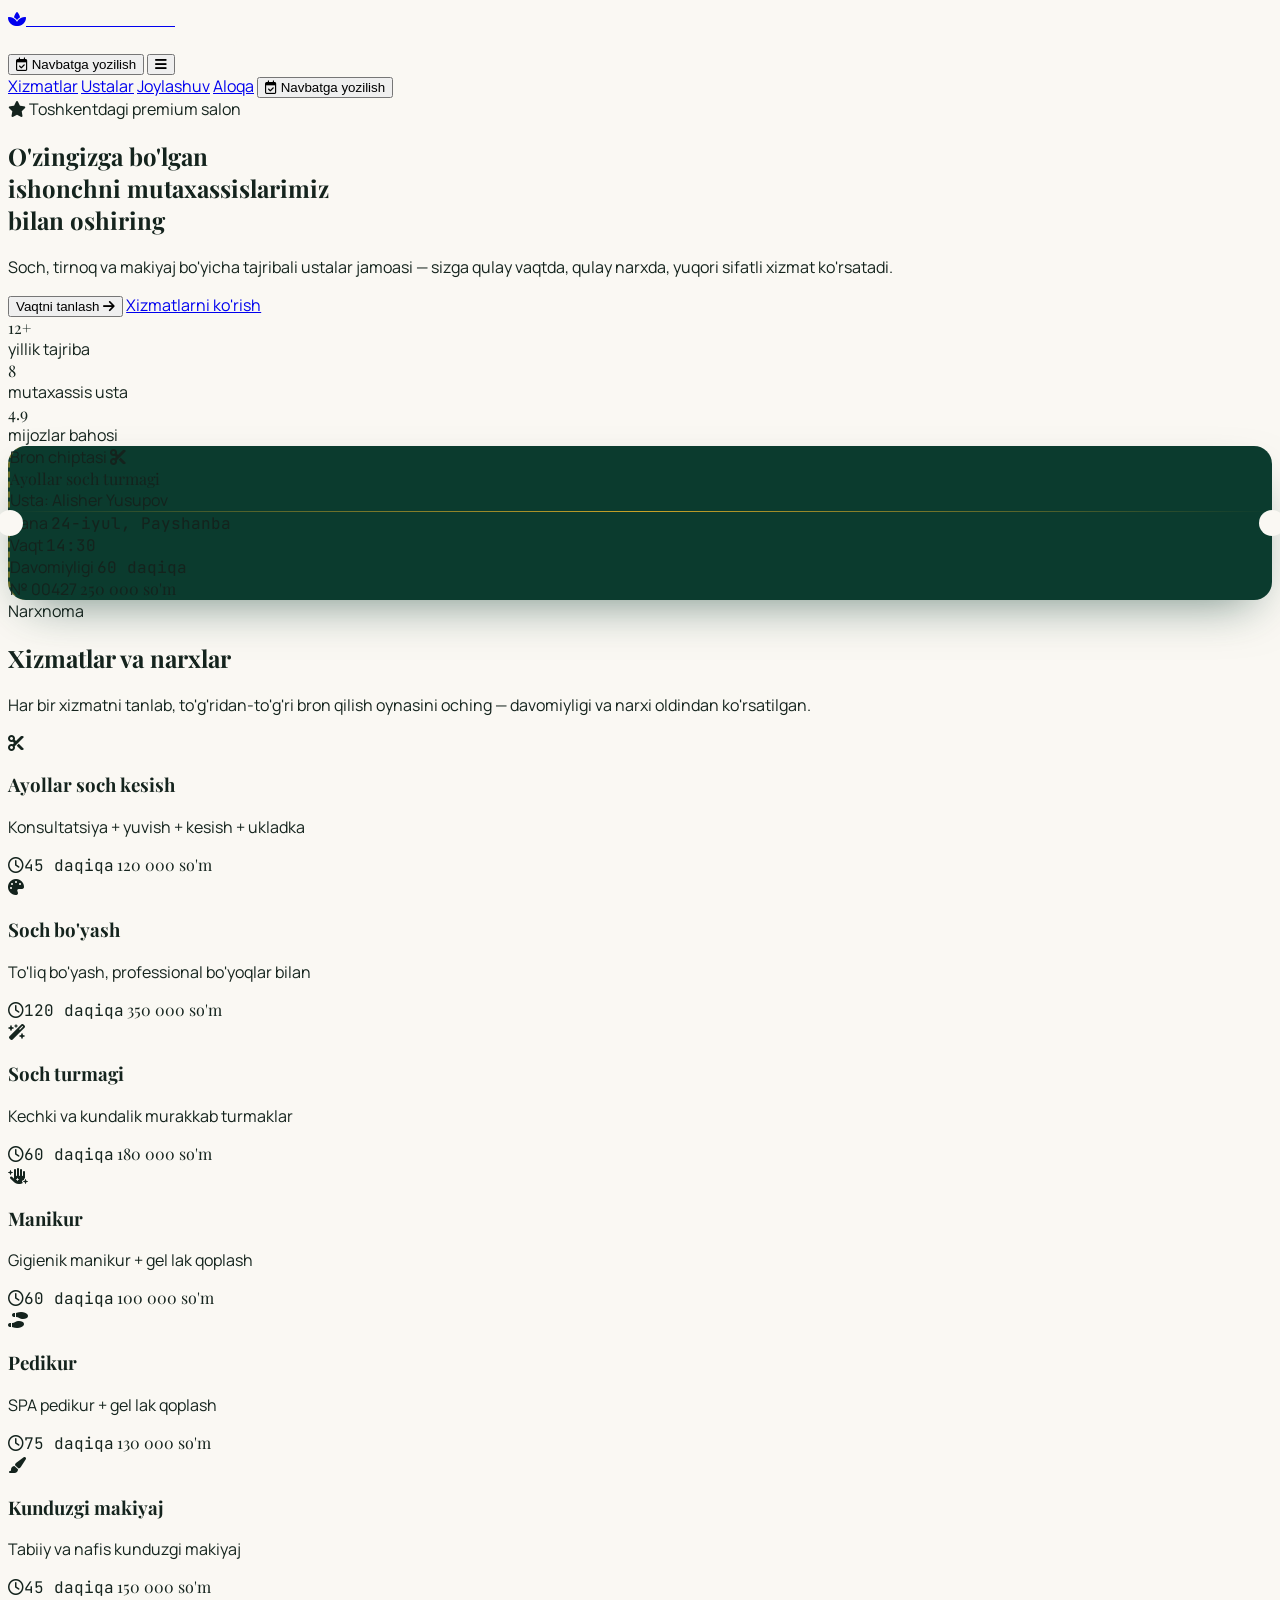
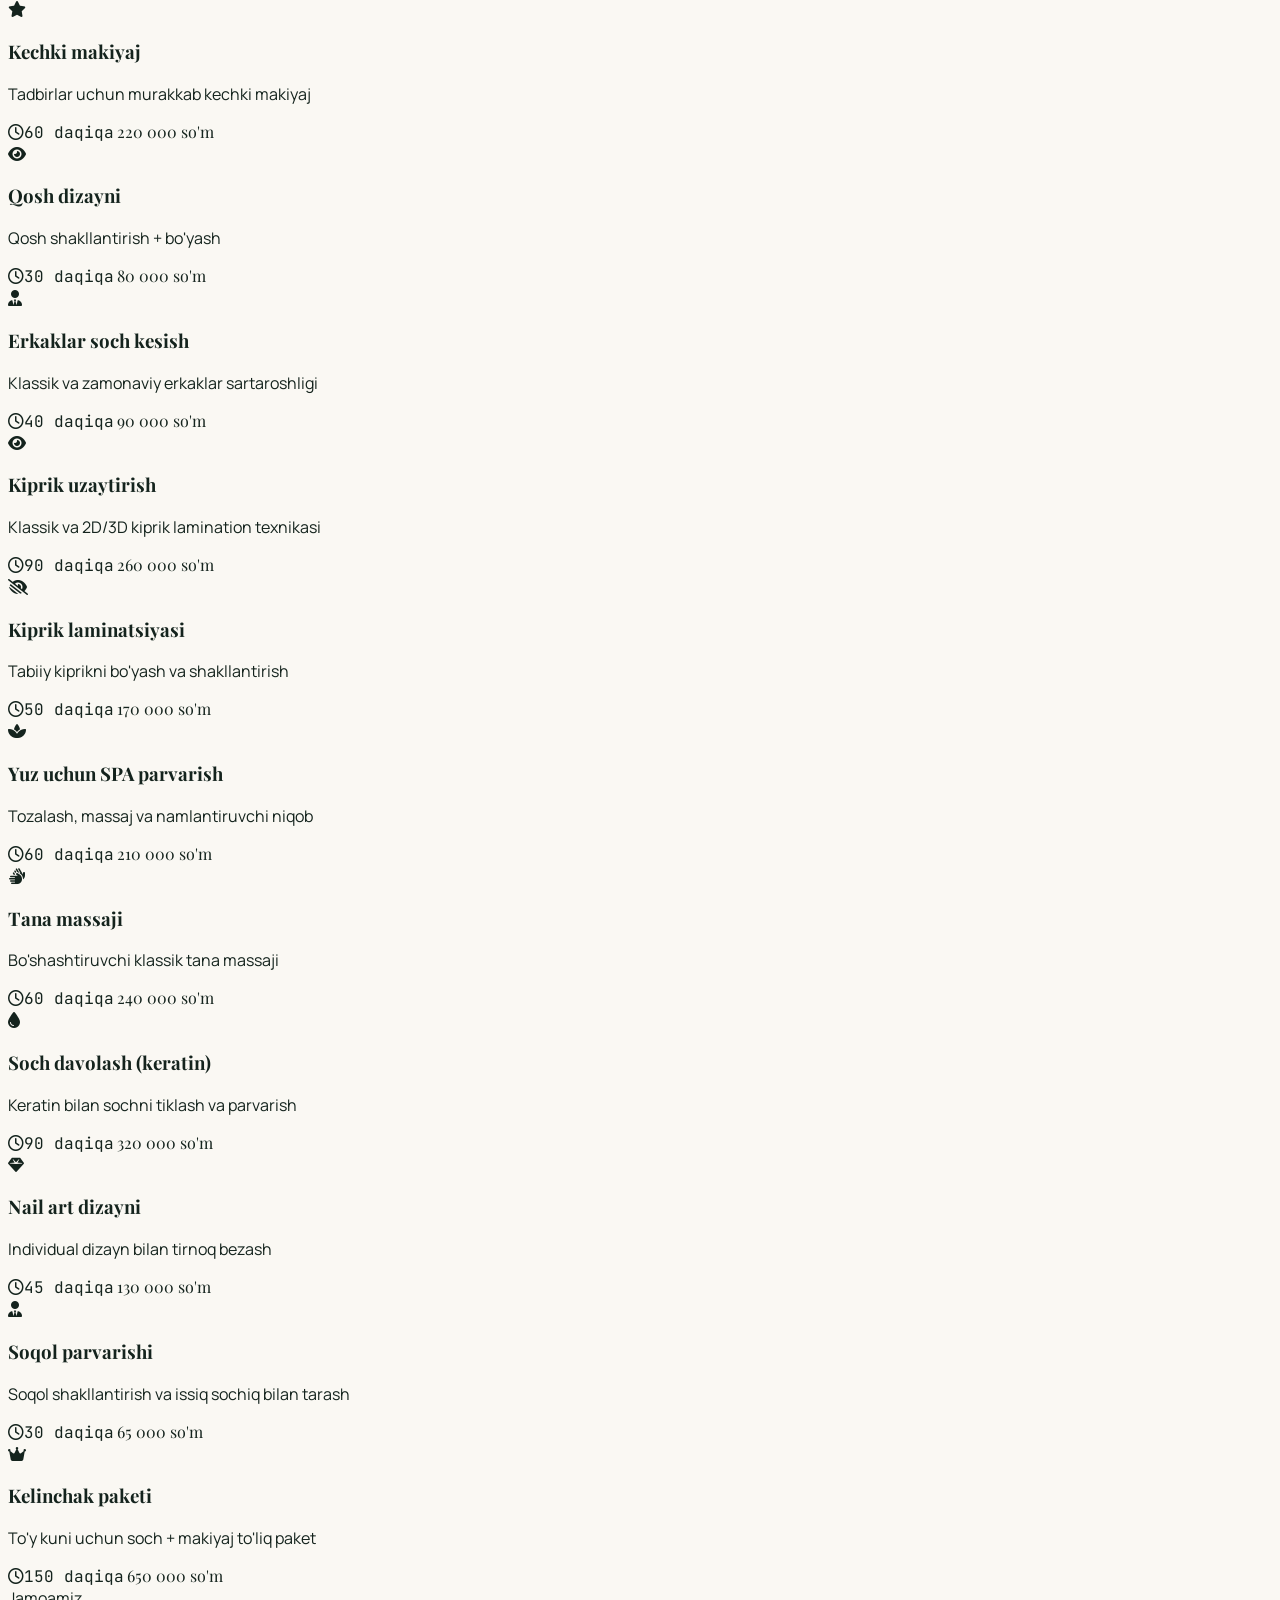
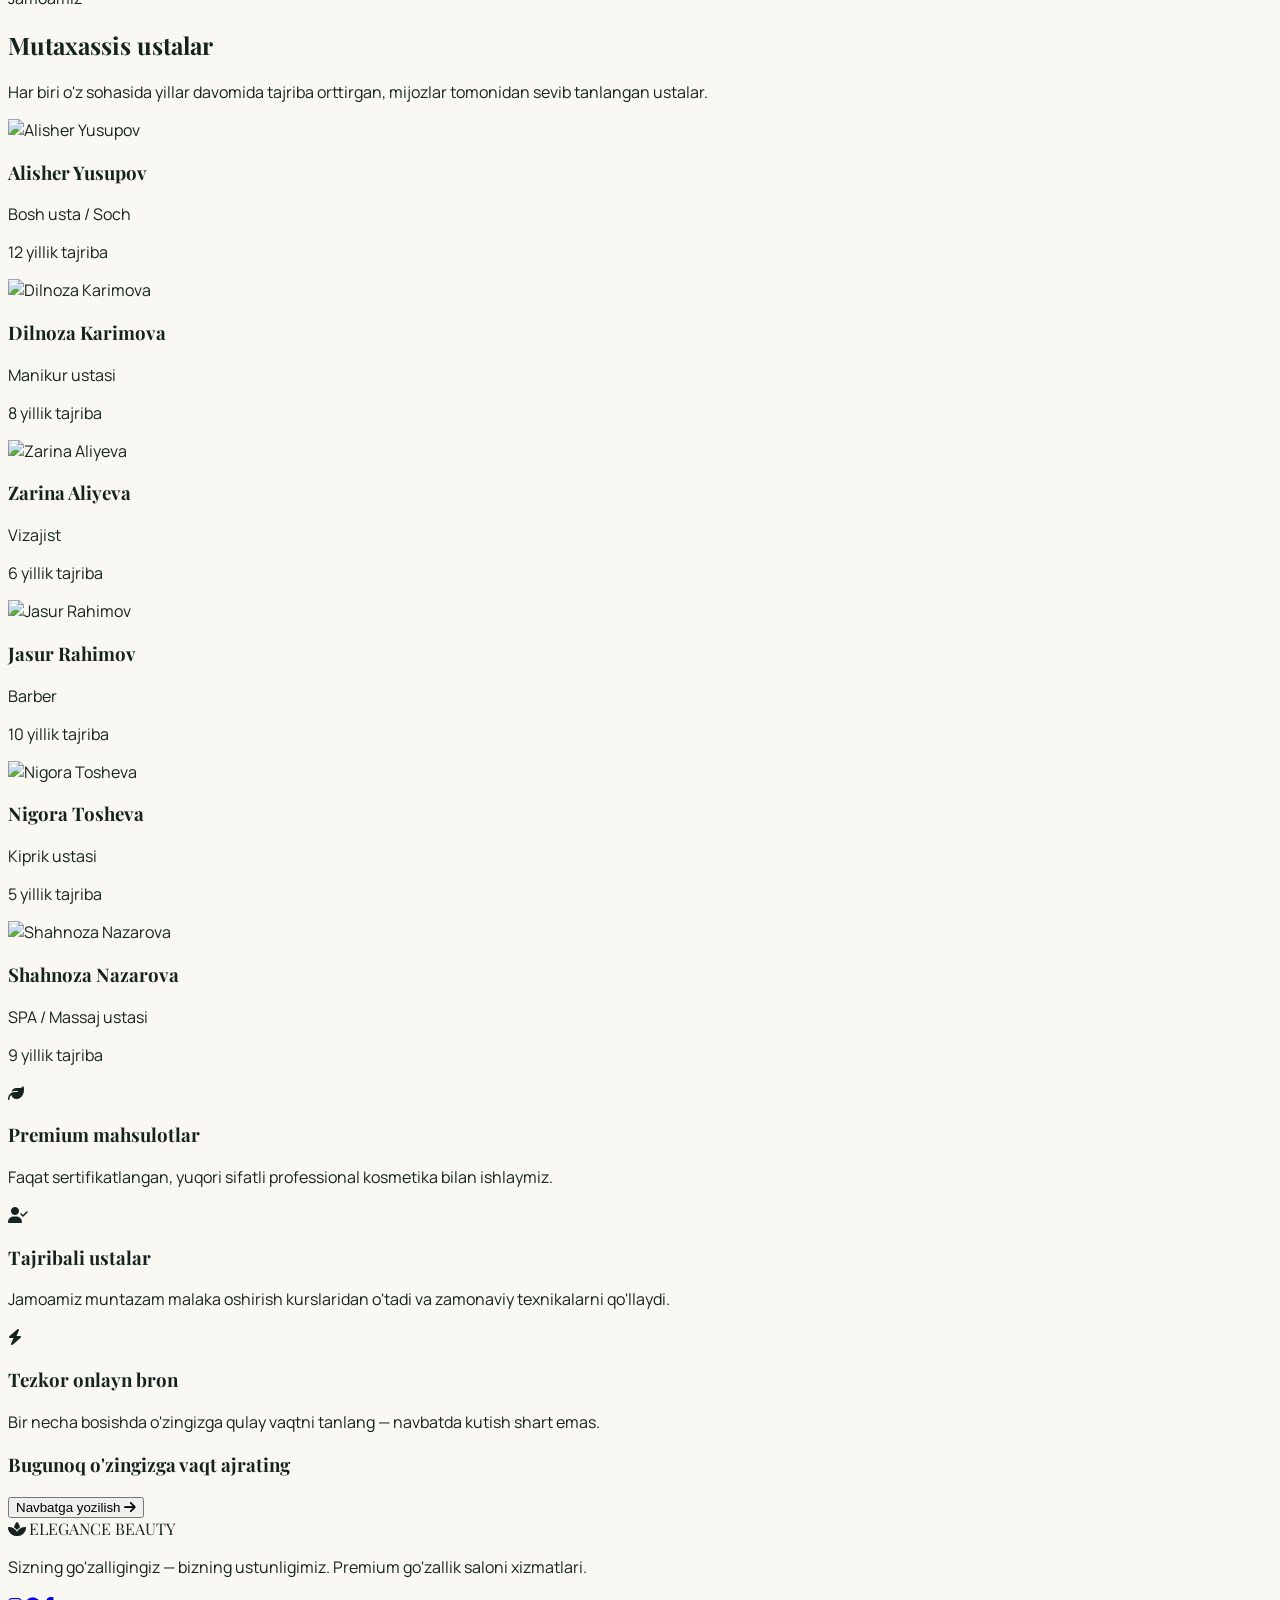
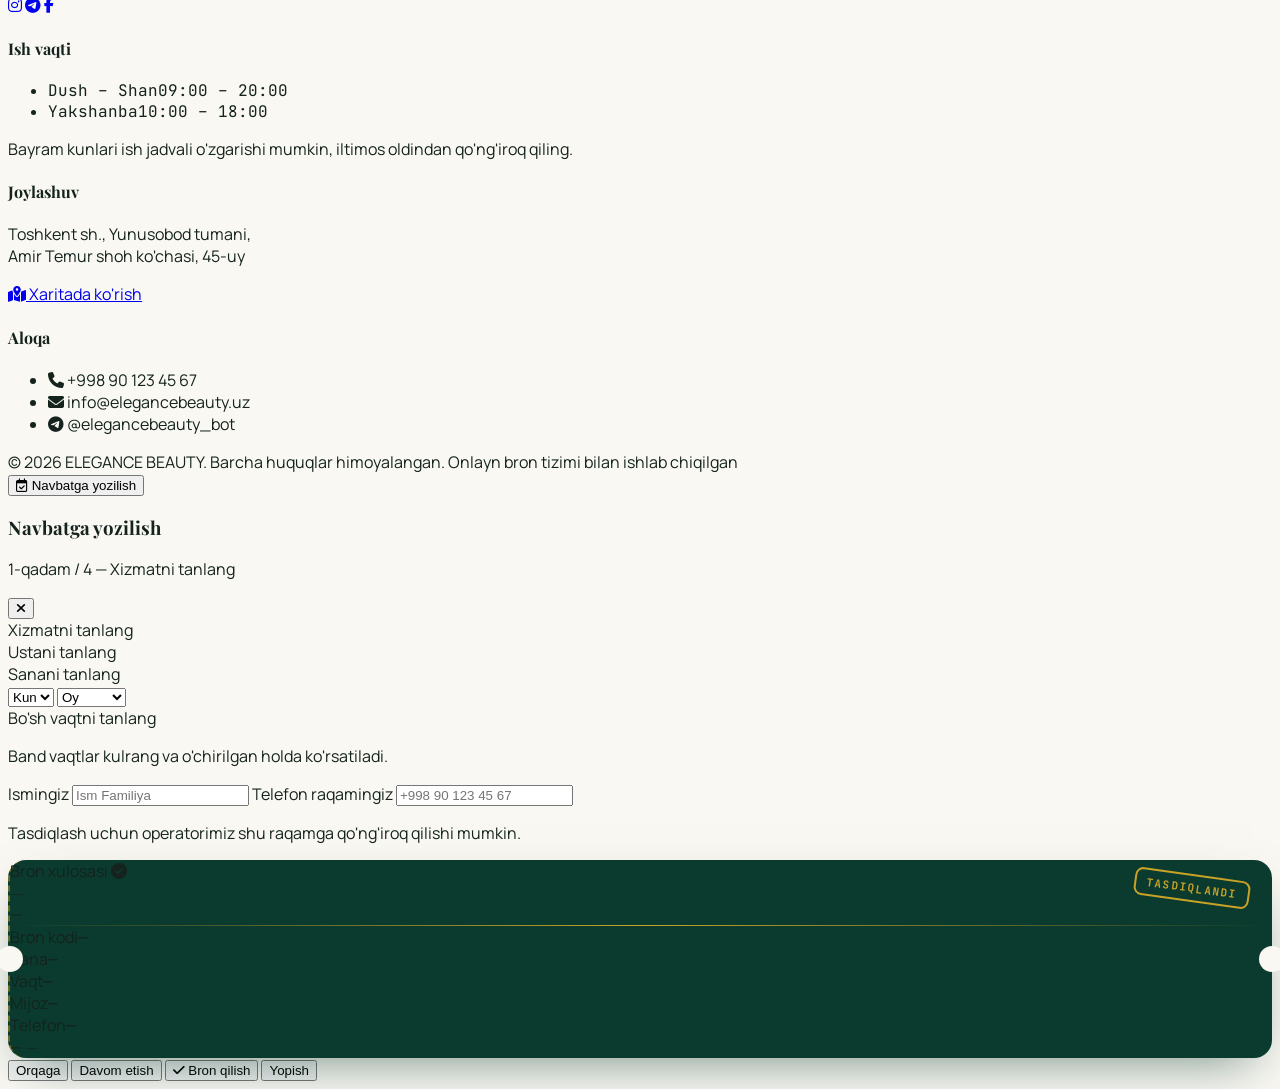
==== elegance-beauty-pro/index.html @ b274fd4b "Add files via upload" ====
<!DOCTYPE html>
<html lang="uz">
<head>
<meta charset="UTF-8">
<meta name="viewport" content="width=device-width, initial-scale=1.0">
<title>ELEGANCE BEAUTY — Onlayn Bron</title>
<meta name="description" content="ELEGANCE BEAUTY — go'zallik saloni. Onlayn navbatga yozilish, xizmatlar va ustalar.">

<!-- Tailwind CSS -->
<script src="https://cdn.tailwindcss.com"></script>
<!-- Tailwind config (CDN build talab qiladi: DOM skanerlashdan oldin ishga tushishi kerak) -->
<script src="js/tailwind.config.js"></script>

<!-- FontAwesome -->
<link rel="stylesheet" href="https://cdnjs.cloudflare.com/ajax/libs/font-awesome/6.5.2/css/all.min.css">
<!-- Google Fonts -->
<link rel="preconnect" href="https://fonts.googleapis.com">
<link href="https://fonts.googleapis.com/css2?family=Playfair+Display:ital,wght@0,500;0,600;0,700;0,800;1,500&family=Manrope:wght@400;500;600;700;800&family=JetBrains+Mono:wght@400;500;600&display=swap" rel="stylesheet">

<!-- Loyihaning o'ziga xos uslublari -->
<link rel="stylesheet" href="css/styles.css">

<!-- Supabase JS client (global "supabase" obyektini beradi) -->
<script src="https://cdn.jsdelivr.net/npm/@supabase/supabase-js@2/dist/umd/supabase.min.js"></script>
</head>

<body class="bg-cream text-emerald-950 antialiased">

<!-- ================= HEADER ================= -->
<header id="siteHeader" class="fixed top-0 inset-x-0 z-40 transition-all duration-300">
  <div class="max-w-7xl mx-auto px-5 md:px-8">
    <div id="headerInner" class="flex items-center justify-between py-5 transition-all duration-300 border-b border-transparent">
      <a href="#top" class="flex items-center gap-2.5">
        <span class="w-9 h-9 rounded-full border border-gold-500 flex items-center justify-center">
          <i class="fa-solid fa-spa text-gold-500 text-sm"></i>
        </span>
        <span class="font-display text-xl tracking-[0.15em] font-semibold" id="brandText">ELEGANCE <span class="text-gold-500">BEAUTY</span></span>
      </a>

      <nav class="hidden lg:flex items-center gap-9 font-medium text-sm tracking-wide" id="navLinks">
        <a href="#xizmatlar" class="nav-link hover:text-gold-500 transition-colors">Xizmatlar</a>
        <a href="#ustalar" class="nav-link hover:text-gold-500 transition-colors">Ustalar</a>
        <a href="#joylashuv" class="nav-link hover:text-gold-500 transition-colors">Joylashuv</a>
        <a href="#aloqa" class="nav-link hover:text-gold-500 transition-colors">Aloqa</a>
      </nav>

      <div class="flex items-center gap-3">
        <button data-open-booking class="hidden sm:inline-flex items-center gap-2 bg-gold-500 hover:bg-gold-600 text-emerald-950 font-semibold text-sm px-5 py-2.5 rounded-full transition-colors">
          <i class="fa-regular fa-calendar-check"></i> Navbatga yozilish
        </button>
        <button id="menuBtn" class="lg:hidden w-10 h-10 flex items-center justify-center rounded-full border border-emerald-900/20">
          <i class="fa-solid fa-bars" id="menuIcon"></i>
        </button>
      </div>
    </div>
  </div>

  <!-- Mobile menu -->
  <div id="mobileMenu" class="lg:hidden hidden bg-emerald-950 text-cream px-6 py-6 flex flex-col gap-5 font-medium">
    <a href="#xizmatlar" class="mobile-link hover:text-gold-400">Xizmatlar</a>
    <a href="#ustalar" class="mobile-link hover:text-gold-400">Ustalar</a>
    <a href="#joylashuv" class="mobile-link hover:text-gold-400">Joylashuv</a>
    <a href="#aloqa" class="mobile-link hover:text-gold-400">Aloqa</a>
    <button data-open-booking class="mt-2 bg-gold-500 text-emerald-950 font-semibold px-5 py-3 rounded-full">
      <i class="fa-regular fa-calendar-check"></i> Navbatga yozilish
    </button>
  </div>
</header>

<!-- ================= HERO ================= -->
<section id="top" class="relative overflow-hidden bg-emerald-950 text-cream pt-40 pb-28 md:pt-48 md:pb-36">
  <div class="absolute inset-0 bg-noise opacity-40"></div>
  <div class="absolute -top-32 -right-32 w-[36rem] h-[36rem] rounded-full bg-emerald-700/30 blur-3xl"></div>
  <div class="absolute -bottom-40 -left-24 w-[30rem] h-[30rem] rounded-full bg-gold-500/10 blur-3xl"></div>

  <div class="relative max-w-7xl mx-auto px-5 md:px-8 grid lg:grid-cols-12 gap-12 items-center">
    <div class="lg:col-span-7">
      <div class="inline-flex items-center gap-2 border border-gold-500/40 text-gold-400 text-xs tracking-[0.2em] uppercase px-4 py-1.5 rounded-full mb-7 reveal">
        <i class="fa-solid fa-star text-[10px]"></i> Toshkentdagi premium salon
      </div>
      <h1 class="reveal font-display text-4xl sm:text-5xl md:text-6xl font-semibold leading-[1.1] mb-6">
        O'zingizga bo'lgan<br class="hidden sm:block">
        ishonchni <span class="italic text-gold-400">mutaxassislarimiz</span><br class="hidden sm:block">
        bilan oshiring
      </h1>
      <p class="reveal text-cream/70 text-lg max-w-xl mb-9 leading-relaxed">
        Soch, tirnoq va makiyaj bo'yicha tajribali ustalar jamoasi — sizga qulay vaqtda, qulay narxda, yuqori sifatli xizmat ko'rsatadi.
      </p>
      <div class="reveal flex flex-wrap items-center gap-4">
        <button data-open-booking class="inline-flex items-center gap-2 bg-gold-500 hover:bg-gold-600 text-emerald-950 font-semibold px-7 py-4 rounded-full transition-colors">
          Vaqtni tanlash <i class="fa-solid fa-arrow-right text-sm"></i>
        </button>
        <a href="#xizmatlar" class="inline-flex items-center gap-2 border border-cream/25 hover:border-gold-400 text-cream font-medium px-7 py-4 rounded-full transition-colors">
          Xizmatlarni ko'rish
        </a>
      </div>

      <div class="reveal flex items-center gap-8 mt-12 pt-8 border-t border-cream/10">
        <div>
          <div class="font-display text-3xl text-gold-400 font-semibold">12+</div>
          <div class="text-xs text-cream/60 tracking-wide mt-1">yillik tajriba</div>
        </div>
        <div class="w-px h-10 bg-cream/15"></div>
        <div>
          <div class="font-display text-3xl text-gold-400 font-semibold">8</div>
          <div class="text-xs text-cream/60 tracking-wide mt-1">mutaxassis usta</div>
        </div>
        <div class="w-px h-10 bg-cream/15"></div>
        <div>
          <div class="font-display text-3xl text-gold-400 font-semibold">4.9</div>
          <div class="text-xs text-cream/60 tracking-wide mt-1">mijozlar bahosi</div>
        </div>
      </div>
    </div>

    <!-- Signature: mini ticket preview -->
    <div class="lg:col-span-5 reveal">
      <div class="ticket ticket-perf max-w-sm mx-auto text-cream p-7">
        <div class="flex items-center justify-between mb-6">
          <span class="text-[11px] tracking-[0.25em] text-gold-400 uppercase">Bron chiptasi</span>
          <i class="fa-solid fa-scissors text-gold-400"></i>
        </div>
        <div class="font-display text-2xl mb-1">Ayollar soch turmagi</div>
        <div class="text-cream/60 text-sm mb-6">Usta: Alisher Yusupov</div>
        <div class="hairline mb-6"></div>
        <div class="flex justify-between text-sm mb-2">
          <span class="text-cream/60">Sana</span>
          <span class="font-mono">24-iyul, Payshanba</span>
        </div>
        <div class="flex justify-between text-sm mb-2">
          <span class="text-cream/60">Vaqt</span>
          <span class="font-mono">14:30</span>
        </div>
        <div class="flex justify-between text-sm mb-6">
          <span class="text-cream/60">Davomiyligi</span>
          <span class="font-mono">60 daqiqa</span>
        </div>
        <div class="flex justify-between items-center">
          <span class="text-xs text-cream/50">№ 00427</span>
          <span class="font-display text-xl text-gold-400">250 000 so'm</span>
        </div>
      </div>
    </div>
  </div>
</section>

<!-- ================= XIZMATLAR ================= -->
<section id="xizmatlar" class="max-w-7xl mx-auto px-5 md:px-8 py-24 md:py-32">
  <div class="max-w-2xl mb-16 reveal">
    <span class="text-gold-600 text-xs tracking-[0.25em] uppercase font-semibold">Narxnoma</span>
    <h2 class="font-display text-3xl md:text-5xl font-semibold mt-3 mb-5">Xizmatlar va narxlar</h2>
    <p class="text-emerald-950/60 leading-relaxed">Har bir xizmatni tanlab, to'g'ridan-to'g'ri bron qilish oynasini oching — davomiyligi va narxi oldindan ko'rsatilgan.</p>
  </div>

  <div id="servicesGrid" class="grid sm:grid-cols-2 lg:grid-cols-3 gap-6"></div>
</section>

<!-- ================= USTALAR ================= -->
<section id="ustalar" class="bg-emerald-900 text-cream py-24 md:py-32">
  <div class="max-w-7xl mx-auto px-5 md:px-8">
    <div class="max-w-2xl mb-16 reveal">
      <span class="text-gold-400 text-xs tracking-[0.25em] uppercase font-semibold">Jamoamiz</span>
      <h2 class="font-display text-3xl md:text-5xl font-semibold mt-3 mb-5">Mutaxassis ustalar</h2>
      <p class="text-cream/60 leading-relaxed">Har biri o'z sohasida yillar davomida tajriba orttirgan, mijozlar tomonidan sevib tanlangan ustalar.</p>
    </div>
    <div id="mastersGrid" class="grid sm:grid-cols-2 lg:grid-cols-4 gap-7"></div>
  </div>
</section>

<!-- ================= NIMA UCHUN BIZ ================= -->
<section class="max-w-7xl mx-auto px-5 md:px-8 py-24 md:py-28">
  <div class="grid md:grid-cols-3 gap-10">
    <div class="reveal">
      <i class="fa-solid fa-leaf text-gold-500 text-2xl mb-4"></i>
      <h3 class="font-display text-xl font-semibold mb-2">Premium mahsulotlar</h3>
      <p class="text-emerald-950/60 leading-relaxed text-sm">Faqat sertifikatlangan, yuqori sifatli professional kosmetika bilan ishlaymiz.</p>
    </div>
    <div class="reveal">
      <i class="fa-solid fa-user-check text-gold-500 text-2xl mb-4"></i>
      <h3 class="font-display text-xl font-semibold mb-2">Tajribali ustalar</h3>
      <p class="text-emerald-950/60 leading-relaxed text-sm">Jamoamiz muntazam malaka oshirish kurslaridan o'tadi va zamonaviy texnikalarni qo'llaydi.</p>
    </div>
    <div class="reveal">
      <i class="fa-solid fa-bolt text-gold-500 text-2xl mb-4"></i>
      <h3 class="font-display text-xl font-semibold mb-2">Tezkor onlayn bron</h3>
      <p class="text-emerald-950/60 leading-relaxed text-sm">Bir necha bosishda o'zingizga qulay vaqtni tanlang — navbatda kutish shart emas.</p>
    </div>
  </div>
</section>

<!-- ================= CTA STRIP ================= -->
<section class="bg-gold-500 text-emerald-950 py-14">
  <div class="max-w-7xl mx-auto px-5 md:px-8 flex flex-col md:flex-row items-center justify-between gap-6 text-center md:text-left">
    <h3 class="font-display text-2xl md:text-3xl font-semibold">Bugunoq o'zingizga vaqt ajrating</h3>
    <button data-open-booking class="inline-flex items-center gap-2 bg-emerald-950 text-cream font-semibold px-7 py-4 rounded-full hover:bg-emerald-900 transition-colors">
      Navbatga yozilish <i class="fa-solid fa-arrow-right text-sm"></i>
    </button>
  </div>
</section>

<!-- ================= FOOTER / ALOQA / JOYLASHUV ================= -->
<footer id="aloqa" class="bg-emerald-950 text-cream pt-20 pb-10">
  <div class="max-w-7xl mx-auto px-5 md:px-8 grid md:grid-cols-4 gap-12 mb-16">
    <div>
      <div class="flex items-center gap-2.5 mb-5">
        <span class="w-9 h-9 rounded-full border border-gold-500 flex items-center justify-center">
          <i class="fa-solid fa-spa text-gold-500 text-sm"></i>
        </span>
        <span class="font-display text-lg tracking-[0.15em] font-semibold">ELEGANCE <span class="text-gold-500">BEAUTY</span></span>
      </div>
      <p class="text-cream/60 text-sm leading-relaxed">Sizning go'zalligingiz — bizning ustunligimiz. Premium go'zallik saloni xizmatlari.</p>
      <div class="flex items-center gap-3 mt-6">
        <a href="#" class="w-9 h-9 rounded-full border border-cream/20 flex items-center justify-center hover:border-gold-400 hover:text-gold-400 transition-colors"><i class="fa-brands fa-instagram"></i></a>
        <a href="#" class="w-9 h-9 rounded-full border border-cream/20 flex items-center justify-center hover:border-gold-400 hover:text-gold-400 transition-colors"><i class="fa-brands fa-telegram"></i></a>
        <a href="#" class="w-9 h-9 rounded-full border border-cream/20 flex items-center justify-center hover:border-gold-400 hover:text-gold-400 transition-colors"><i class="fa-brands fa-facebook-f"></i></a>
      </div>
    </div>

    <div>
      <h4 class="font-display text-lg font-semibold mb-5">Ish vaqti</h4>
      <ul class="text-cream/60 text-sm space-y-2.5 font-mono">
        <li class="flex justify-between max-w-[220px]"><span>Dush – Shan</span><span>09:00 – 20:00</span></li>
        <li class="flex justify-between max-w-[220px]"><span>Yakshanba</span><span>10:00 – 18:00</span></li>
      </ul>
      <p class="text-cream/50 text-xs mt-5 leading-relaxed">Bayram kunlari ish jadvali o'zgarishi mumkin, iltimos oldindan qo'ng'iroq qiling.</p>
    </div>

    <div id="joylashuv">
      <h4 class="font-display text-lg font-semibold mb-5">Joylashuv</h4>
      <p class="text-cream/60 text-sm leading-relaxed mb-4">Toshkent sh., Yunusobod tumani,<br>Amir Temur shoh ko'chasi, 45-uy</p>
      <a href="https://maps.google.com/?q=Toshkent+Amir+Temur+shoh+kochasi+45" target="_blank" rel="noopener" class="inline-flex items-center gap-2 text-gold-400 text-sm font-medium hover:text-gold-300 transition-colors">
        <i class="fa-solid fa-map-location-dot"></i> Xaritada ko'rish
      </a>
    </div>

    <div>
      <h4 class="font-display text-lg font-semibold mb-5">Aloqa</h4>
      <ul class="text-cream/60 text-sm space-y-3">
        <li class="flex items-center gap-2.5"><i class="fa-solid fa-phone text-gold-400 w-4"></i> +998 90 123 45 67</li>
        <li class="flex items-center gap-2.5"><i class="fa-solid fa-envelope text-gold-400 w-4"></i> info@elegancebeauty.uz</li>
        <li class="flex items-center gap-2.5"><i class="fa-brands fa-telegram text-gold-400 w-4"></i> @elegancebeauty_bot</li>
      </ul>
    </div>
  </div>

  <div class="max-w-7xl mx-auto px-5 md:px-8 pt-8 border-t border-cream/10 flex flex-col sm:flex-row justify-between items-center gap-3 text-xs text-cream/40">
    <span>© 2026 ELEGANCE BEAUTY. Barcha huquqlar himoyalangan.</span>
    <span>Onlayn bron tizimi bilan ishlab chiqilgan</span>
  </div>
</footer>

<!-- floating mobile booking button -->
<button data-open-booking class="sm:hidden fixed bottom-5 inset-x-5 z-30 bg-gold-500 text-emerald-950 font-semibold py-4 rounded-full shadow-2xl shadow-emerald-950/30 flex items-center justify-center gap-2">
  <i class="fa-regular fa-calendar-check"></i> Navbatga yozilish
</button>

<!-- ================= BOOKING MODAL ================= -->
<div id="bookingModal" class="fixed inset-0 z-50 hidden">
  <div id="modalBackdrop" class="absolute inset-0 bg-emerald-950/70"></div>

  <div class="relative h-full flex items-end sm:items-center justify-center p-0 sm:p-6">
    <div class="bg-cream w-full sm:max-w-2xl sm:rounded-3xl rounded-t-3xl max-h-[92vh] overflow-y-auto shadow-2xl">

      <!-- modal header -->
      <div class="sticky top-0 bg-cream z-10 px-6 sm:px-8 pt-6 pb-4 border-b border-emerald-950/10 flex items-center justify-between">
        <div>
          <h3 class="font-display text-2xl font-semibold">Navbatga yozilish</h3>
          <p class="text-xs text-emerald-950/50 mt-1" id="stepLabel">1-qadam / 4 — Xizmatni tanlang</p>
        </div>
        <button id="modalCloseBtn" class="w-9 h-9 rounded-full hover:bg-emerald-950/5 flex items-center justify-center text-lg">
          <i class="fa-solid fa-xmark"></i>
        </button>
      </div>

      <!-- progress dots -->
      <div class="flex items-center gap-2 px-6 sm:px-8 pt-5">
        <div class="step-dot h-1.5 flex-1 rounded-full bg-gold-500" data-step-dot="1"></div>
        <div class="step-dot h-1.5 flex-1 rounded-full bg-emerald-950/10" data-step-dot="2"></div>
        <div class="step-dot h-1.5 flex-1 rounded-full bg-emerald-950/10" data-step-dot="3"></div>
        <div class="step-dot h-1.5 flex-1 rounded-full bg-emerald-950/10" data-step-dot="4"></div>
      </div>

      <form id="bookingForm" class="px-6 sm:px-8 py-6">

        <!-- STEP 1: Service & Master -->
        <div class="booking-step" data-step="1">
          <label class="block text-sm font-semibold mb-3">Xizmatni tanlang</label>
          <div id="modalServiceList" class="grid sm:grid-cols-2 gap-3 mb-7"></div>

          <label class="block text-sm font-semibold mb-3">Ustani tanlang</label>
          <div id="modalMasterList" class="grid grid-cols-2 sm:grid-cols-4 gap-3"></div>
        </div>

        <!-- STEP 2: Date & time -->
        <div class="booking-step hidden" data-step="2">
          <label class="block text-sm font-semibold mb-3">Sanani tanlang</label>
          <div class="grid grid-cols-2 gap-3 mb-7">
            <select id="bookingDay" required
              class="w-full bg-white border border-emerald-950/15 rounded-xl px-4 py-3.5 focus-gold text-emerald-950">
              <option value="">Kun</option>
            </select>
            <select id="bookingMonth" required
              class="w-full bg-white border border-emerald-950/15 rounded-xl px-4 py-3.5 focus-gold text-emerald-950">
              <option value="">Oy</option>
            </select>
          </div>
          <input type="hidden" id="bookingDate">

          <label class="block text-sm font-semibold mb-3">Bo'sh vaqtni tanlang</label>
          <div id="timeSlotWrap" class="flex flex-wrap gap-2.5"></div>
          <p class="text-xs text-emerald-950/40 mt-3">Band vaqtlar kulrang va o'chirilgan holda ko'rsatiladi.</p>
        </div>

        <!-- STEP 3: Contact info -->
        <div class="booking-step hidden" data-step="3">
          <label class="block text-sm font-semibold mb-2">Ismingiz</label>
          <input type="text" id="clientName" required placeholder="Ism Familiya"
            class="w-full bg-white border border-emerald-950/15 rounded-xl px-4 py-3.5 mb-6 focus-gold">

          <label class="block text-sm font-semibold mb-2">Telefon raqamingiz</label>
          <input type="tel" id="clientPhone" required placeholder="+998 90 123 45 67"
            class="w-full bg-white border border-emerald-950/15 rounded-xl px-4 py-3.5 mb-2 focus-gold">
          <p class="text-xs text-emerald-950/40">Tasdiqlash uchun operatorimiz shu raqamga qo'ng'iroq qilishi mumkin.</p>
        </div>

        <!-- STEP 4: Confirm (ticket summary) -->
        <div class="booking-step hidden" data-step="4">
          <div class="ticket ticket-perf text-cream p-6 mb-6">
            <div id="ticketStamp" class="ticket-stamp hidden">Tasdiqlandi</div>
            <div class="flex items-center justify-between mb-5">
              <span class="text-[11px] tracking-[0.25em] text-gold-400 uppercase" id="ticketLabel">Bron xulosasi</span>
              <i class="fa-solid fa-check-circle text-gold-400"></i>
            </div>
            <div class="font-display text-xl mb-1" id="sumService">—</div>
            <div class="text-cream/60 text-sm mb-5" id="sumMaster">—</div>
            <div class="hairline mb-5"></div>
            <div class="flex justify-between text-sm mb-2 hidden" id="sumCodeRow"><span class="text-cream/60">Bron kodi</span><span class="font-mono" id="sumCode">—</span></div>
            <div class="flex justify-between text-sm mb-2"><span class="text-cream/60">Sana</span><span class="font-mono" id="sumDate">—</span></div>
            <div class="flex justify-between text-sm mb-2"><span class="text-cream/60">Vaqt</span><span class="font-mono" id="sumTime">—</span></div>
            <div class="flex justify-between text-sm mb-2"><span class="text-cream/60">Mijoz</span><span class="font-mono" id="sumClient">—</span></div>
            <div class="flex justify-between text-sm mb-5"><span class="text-cream/60">Telefon</span><span class="font-mono" id="sumPhone">—</span></div>
            <div class="flex justify-between items-center">
              <span class="text-xs text-cream/50" id="sumDuration">—</span>
              <span class="font-display text-xl text-gold-400" id="sumPrice">—</span>
            </div>
          </div>
          <div id="submitStatus" class="text-sm mb-2 hidden"></div>
        </div>

        <!-- nav buttons -->
        <div class="flex items-center gap-3 mt-8">
          <button type="button" id="backBtn" class="hidden flex-1 border border-emerald-950/15 font-semibold py-3.5 rounded-full hover:bg-emerald-950/5 transition-colors">
            Orqaga
          </button>
          <button type="button" id="nextBtn" class="flex-1 bg-emerald-950 text-cream font-semibold py-3.5 rounded-full hover:bg-emerald-900 transition-colors">
            Davom etish
          </button>
          <button type="button" id="confirmBtn" class="hidden flex-1 bg-gold-500 text-emerald-950 font-semibold py-3.5 rounded-full hover:bg-gold-600 transition-colors">
            <i class="fa-solid fa-check mr-1"></i> Bron qilish
          </button>
          <button type="button" id="closeTicketBtn" class="hidden flex-1 bg-emerald-950 text-cream font-semibold py-3.5 rounded-full hover:bg-emerald-900 transition-colors">
            Yopish
          </button>
        </div>
      </form>
    </div>
  </div>
</div>

<!-- Loyiha JS modullari (ES modules) -->
<script type="module" src="js/main.js"></script>

</body>
</html>
---- elegance-beauty-pro/css/styles.css ----
/* ==========================================================================
   ELEGANCE BEAUTY — maxsus uslublar
   (Tailwind utility klasslari HTML ichida, bu yerda faqat Tailwind qila
   olmaydigan maxsus effektlar: ticket dizayni, animatsiyalar va h.k.)
   ========================================================================== */

html { scroll-behavior: smooth; }

body {
  font-family: 'Manrope', sans-serif;
  background: #FAF8F3;
  color: #14231D;
}

h1, h2, h3, .font-display { font-family: 'Playfair Display', serif; }
.font-mono { font-family: 'JetBrains Mono', monospace; }

::selection { background: #C9A227; color: #07211A; }

/* Scroll fade-in animatsiyasi */
.reveal {
  opacity: 0;
  transform: translateY(24px);
  transition: opacity .7s ease, transform .7s ease;
}
.reveal.show { opacity: 1; transform: translateY(0); }

/* Oltin rangli ingichka chiziq */
.hairline {
  height: 1px;
  background: linear-gradient(90deg, transparent, #C9A227, transparent);
}

/* Signature element: chipta (boarding-pass) uslubidagi bron kartochkasi */
.ticket {
  position: relative;
  background: #0B3B2E;
  border-radius: 18px;
  box-shadow: 0 20px 50px -20px rgba(11, 59, 46, .6);
}
.ticket::before,
.ticket::after {
  content: "";
  position: absolute;
  top: 50%;
  transform: translateY(-50%);
  width: 26px;
  height: 26px;
  background: #FAF8F3;
  border-radius: 50%;
  z-index: 2;
}
.ticket::before { left: -13px; }
.ticket::after { right: -13px; }
.ticket-perf { border-left: 2px dashed rgba(201, 162, 39, .5); }

/* Bron tasdiqlanganda chiqadigan "muhr" belgisi */
.ticket-stamp {
  position: absolute;
  top: 14px;
  right: 22px;
  border: 2.5px solid #C9A227;
  color: #C9A227;
  font-family: 'JetBrains Mono', monospace;
  font-size: 11px;
  font-weight: 700;
  letter-spacing: .12em;
  text-transform: uppercase;
  padding: 5px 10px;
  border-radius: 8px;
  transform: rotate(8deg);
  opacity: 0;
  animation: stamp-in .35s ease .1s forwards;
  pointer-events: none;
}
@keyframes stamp-in {
  from { opacity: 0; transform: rotate(8deg) scale(1.6); }
  to   { opacity: 1; transform: rotate(8deg) scale(1); }
}

/* Vaqt slotlari uchun gorizontal scroll */
.slot-scroll::-webkit-scrollbar { height: 6px; }
.slot-scroll::-webkit-scrollbar-thumb { background: #C9A227; border-radius: 999px; }

.slot-btn { transition: all .15s ease; }
.slot-btn.selected { background: #C9A227; color: #07211A; border-color: #C9A227; }
.slot-btn:disabled { opacity: .3; text-decoration: line-through; cursor: not-allowed; }

.step-dot { transition: all .3s ease; }

/* Kartochkalar hover effekti */
.lift { transition: transform .35s cubic-bezier(.2, .8, .2, 1), box-shadow .35s ease; }
.lift:hover { transform: translateY(-6px); box-shadow: 0 30px 60px -25px rgba(11, 59, 46, .35); }

/* Modal */
#bookingModal { backdrop-filter: blur(6px); }

.bg-noise {
  background-image: radial-gradient(circle at 1px 1px, rgba(255, 255, 255, .06) 1px, transparent 0);
  background-size: 22px 22px;
}

input[type="date"]::-webkit-calendar-picker-indicator {
  filter: invert(1);
  opacity: .7;
  cursor: pointer;
}

.focus-gold:focus { outline: 2px solid #C9A227; outline-offset: 2px; }

@media (prefers-reduced-motion: reduce) {
  .reveal { transition: none; opacity: 1; transform: none; }
}
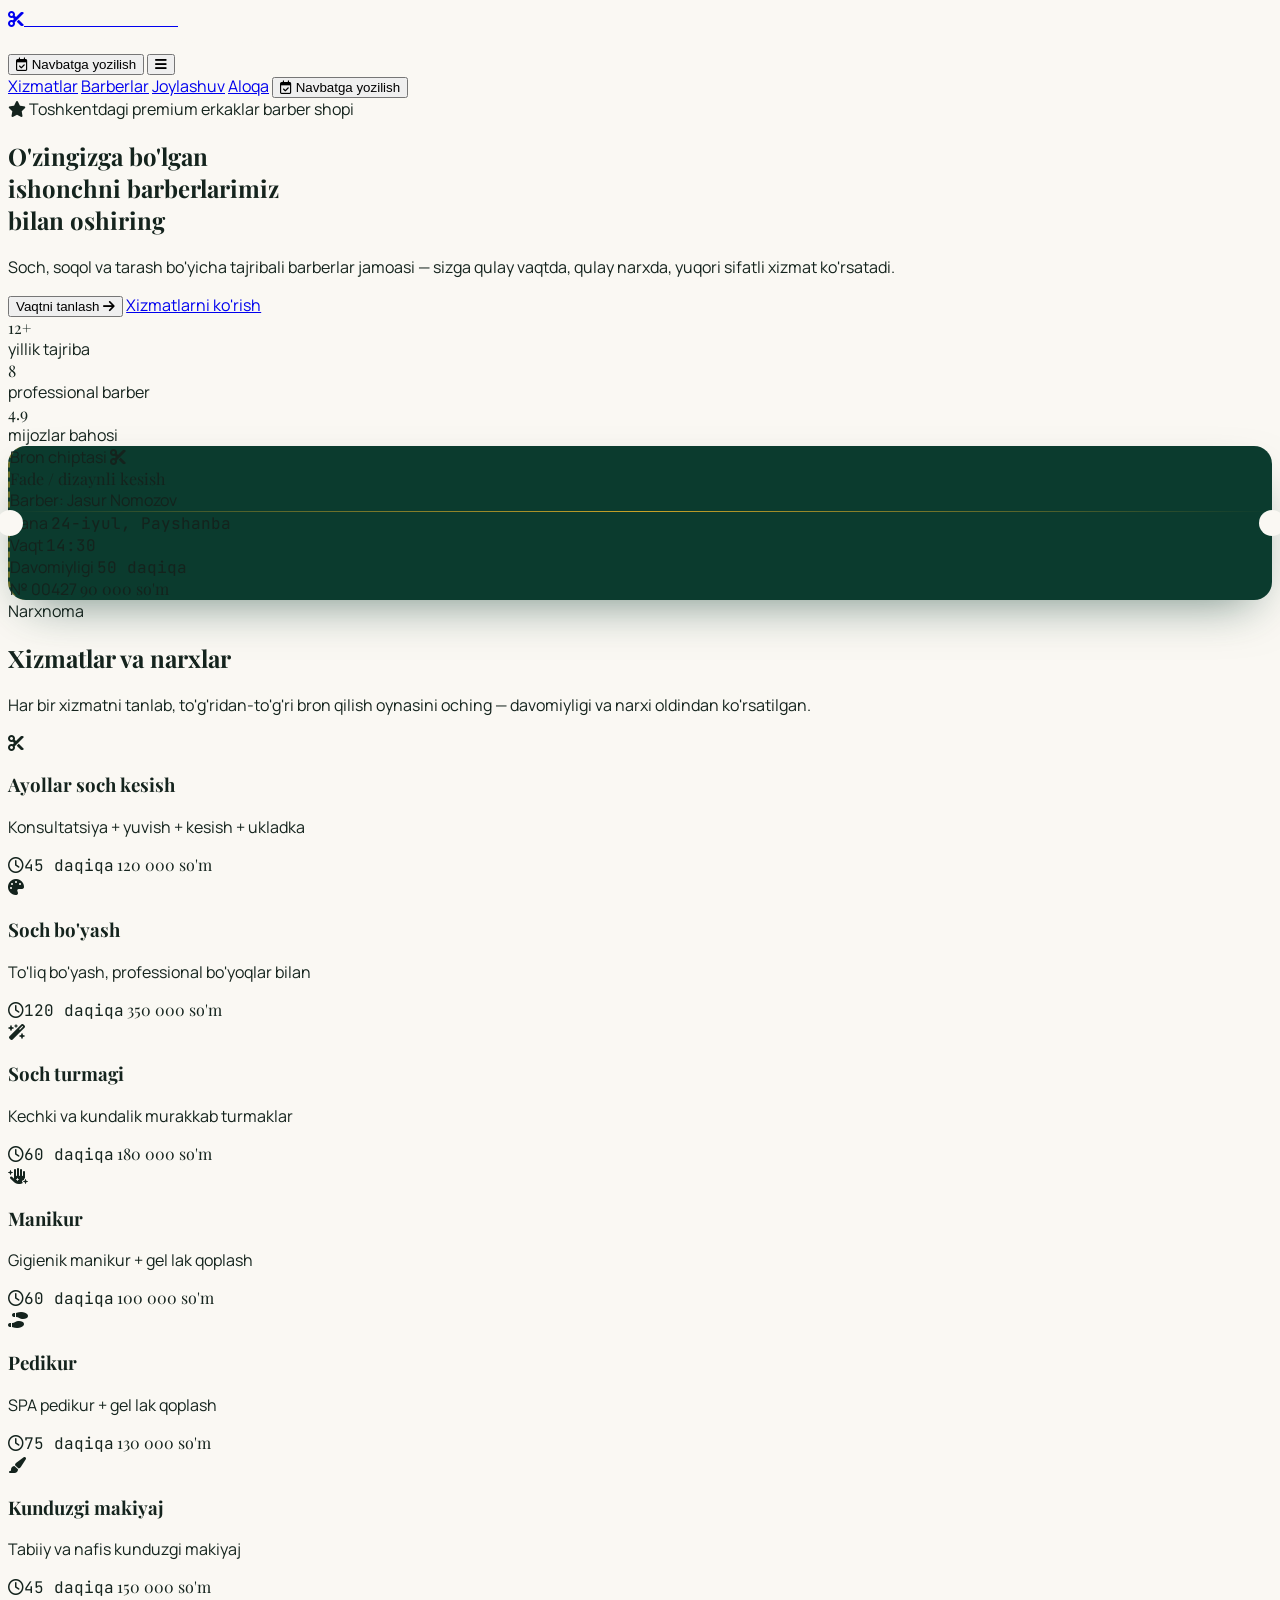
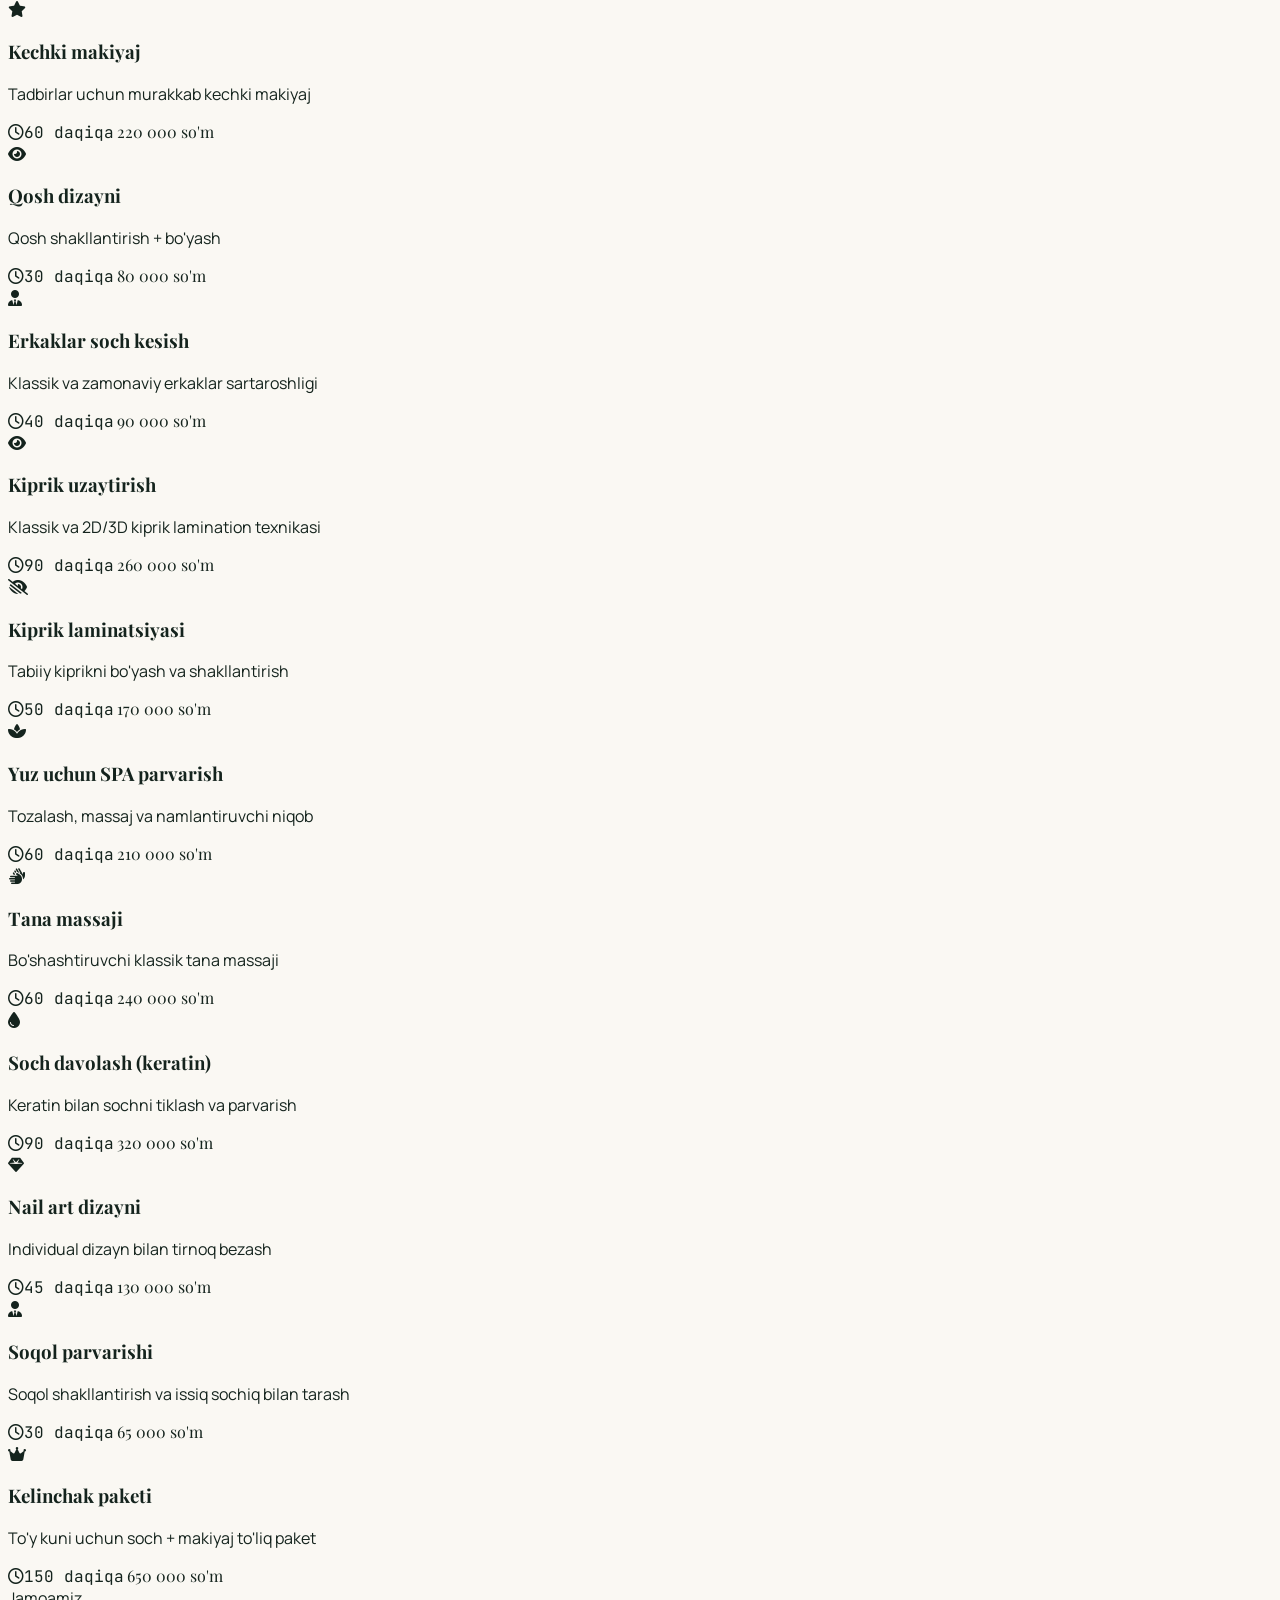
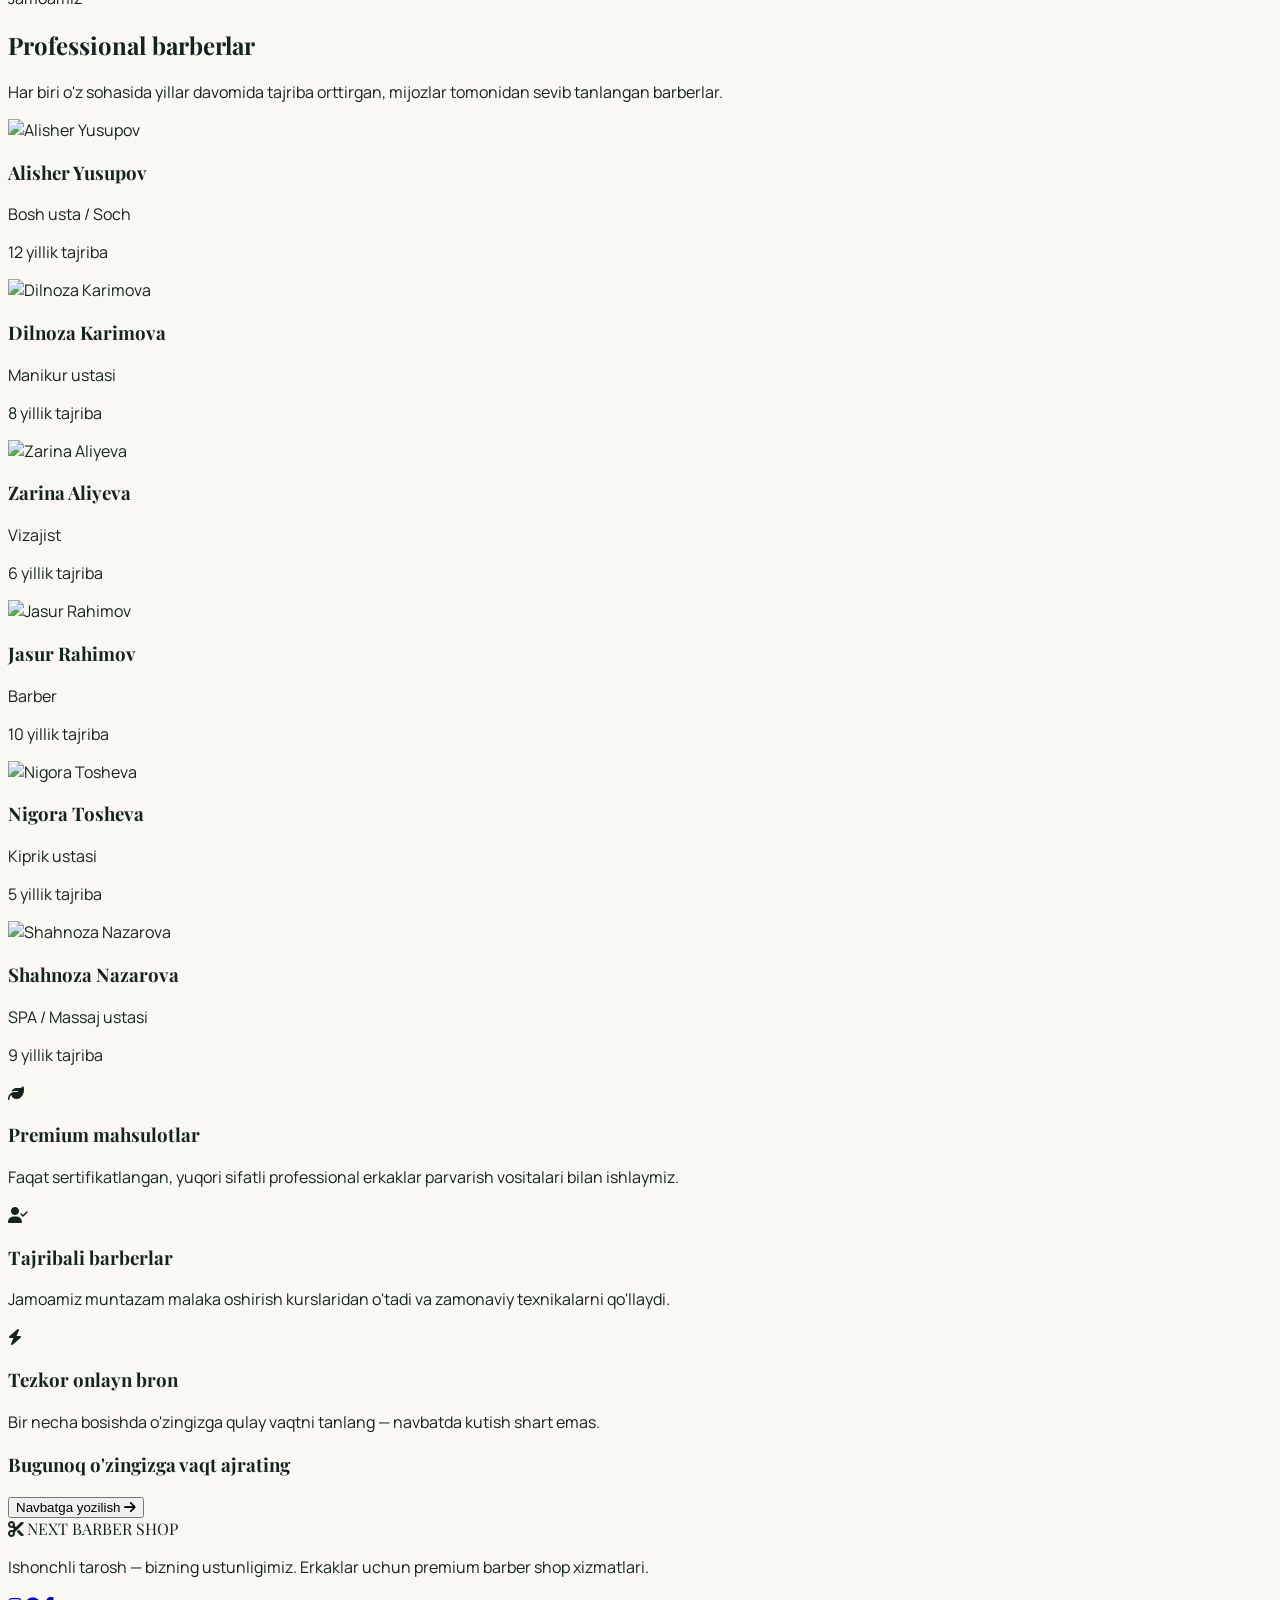
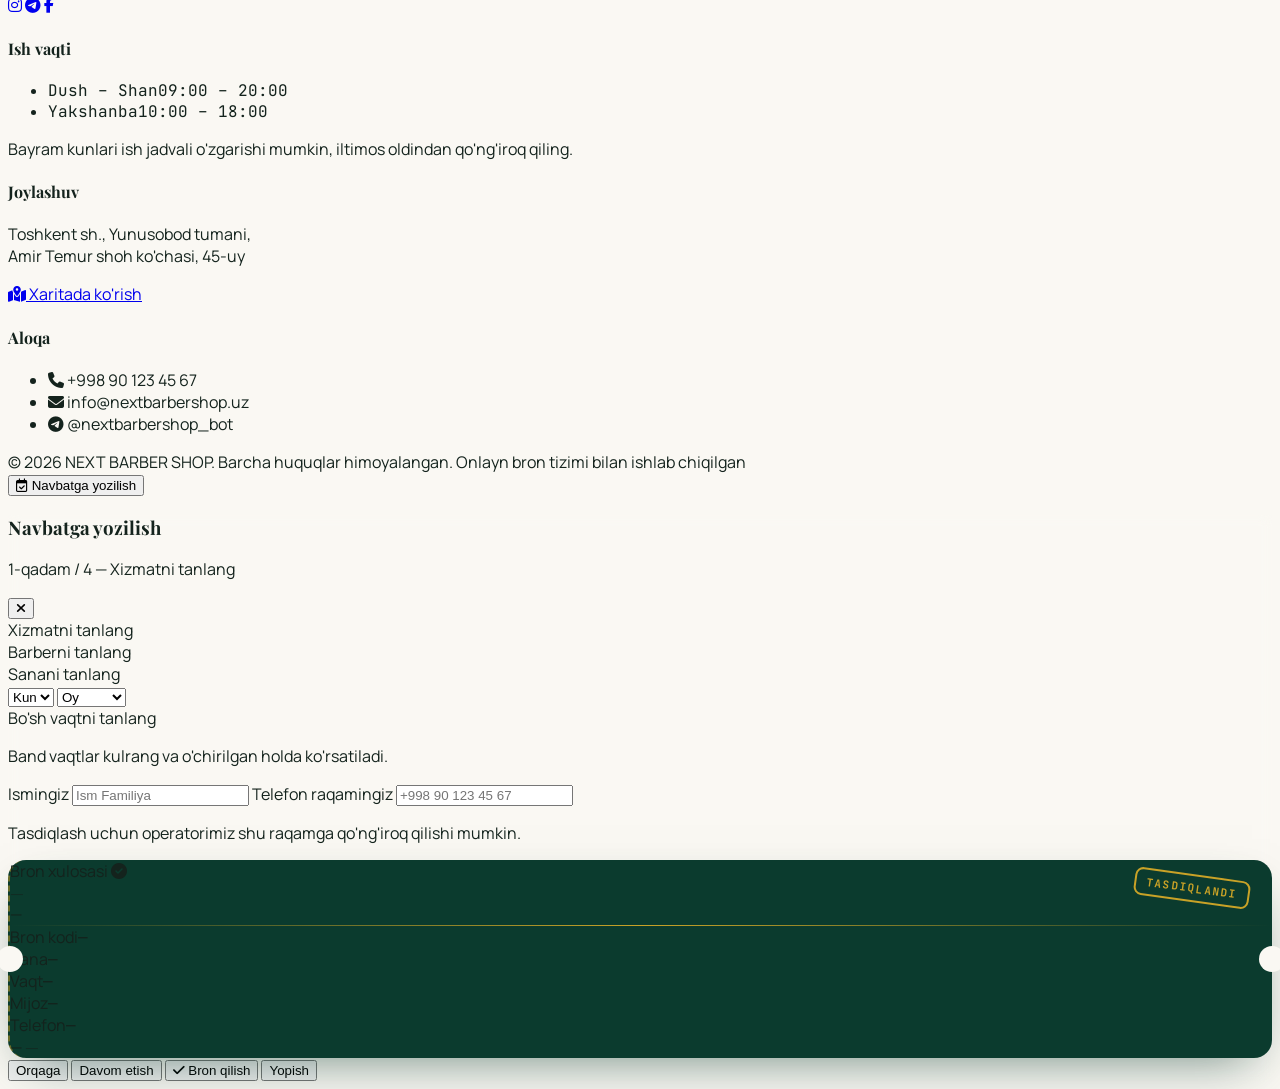
==== commit 1ac79be6: "Update index.html" ====
--- a/elegance-beauty-pro/index.html
+++ b/elegance-beauty-pro/index.html
@@ -3,8 +3,8 @@
 <head>
 <meta charset="UTF-8">
 <meta name="viewport" content="width=device-width, initial-scale=1.0">
-<title>ELEGANCE BEAUTY — Onlayn Bron</title>
-<meta name="description" content="ELEGANCE BEAUTY — go'zallik saloni. Onlayn navbatga yozilish, xizmatlar va ustalar.">
+<title>NEXT BARBER SHOP — Onlayn Bron</title>
+<meta name="description" content="NEXT BARBER SHOP — erkaklar uchun zamonaviy barber shop. Onlayn navbatga yozilish, xizmatlar va barberlar.">
 
 <!-- Tailwind CSS -->
 <script src="https://cdn.tailwindcss.com"></script>
@@ -32,14 +32,14 @@
     <div id="headerInner" class="flex items-center justify-between py-5 transition-all duration-300 border-b border-transparent">
       <a href="#top" class="flex items-center gap-2.5">
         <span class="w-9 h-9 rounded-full border border-gold-500 flex items-center justify-center">
-          <i class="fa-solid fa-spa text-gold-500 text-sm"></i>
+          <i class="fa-solid fa-scissors text-gold-500 text-sm"></i>
         </span>
-        <span class="font-display text-xl tracking-[0.15em] font-semibold" id="brandText">ELEGANCE <span class="text-gold-500">BEAUTY</span></span>
+        <span class="font-display text-xl tracking-[0.15em] font-semibold" id="brandText">NEXT <span class="text-gold-500">BARBER SHOP</span></span>
       </a>
 
       <nav class="hidden lg:flex items-center gap-9 font-medium text-sm tracking-wide" id="navLinks">
         <a href="#xizmatlar" class="nav-link hover:text-gold-500 transition-colors">Xizmatlar</a>
-        <a href="#ustalar" class="nav-link hover:text-gold-500 transition-colors">Ustalar</a>
+        <a href="#ustalar" class="nav-link hover:text-gold-500 transition-colors">Barberlar</a>
         <a href="#joylashuv" class="nav-link hover:text-gold-500 transition-colors">Joylashuv</a>
         <a href="#aloqa" class="nav-link hover:text-gold-500 transition-colors">Aloqa</a>
       </nav>
@@ -58,7 +58,7 @@
   <!-- Mobile menu -->
   <div id="mobileMenu" class="lg:hidden hidden bg-emerald-950 text-cream px-6 py-6 flex flex-col gap-5 font-medium">
     <a href="#xizmatlar" class="mobile-link hover:text-gold-400">Xizmatlar</a>
-    <a href="#ustalar" class="mobile-link hover:text-gold-400">Ustalar</a>
+    <a href="#ustalar" class="mobile-link hover:text-gold-400">Barberlar</a>
     <a href="#joylashuv" class="mobile-link hover:text-gold-400">Joylashuv</a>
     <a href="#aloqa" class="mobile-link hover:text-gold-400">Aloqa</a>
     <button data-open-booking class="mt-2 bg-gold-500 text-emerald-950 font-semibold px-5 py-3 rounded-full">
@@ -76,15 +76,15 @@
   <div class="relative max-w-7xl mx-auto px-5 md:px-8 grid lg:grid-cols-12 gap-12 items-center">
     <div class="lg:col-span-7">
       <div class="inline-flex items-center gap-2 border border-gold-500/40 text-gold-400 text-xs tracking-[0.2em] uppercase px-4 py-1.5 rounded-full mb-7 reveal">
-        <i class="fa-solid fa-star text-[10px]"></i> Toshkentdagi premium salon
+        <i class="fa-solid fa-star text-[10px]"></i> Toshkentdagi premium erkaklar barber shopi
       </div>
       <h1 class="reveal font-display text-4xl sm:text-5xl md:text-6xl font-semibold leading-[1.1] mb-6">
         O'zingizga bo'lgan<br class="hidden sm:block">
-        ishonchni <span class="italic text-gold-400">mutaxassislarimiz</span><br class="hidden sm:block">
+        ishonchni <span class="italic text-gold-400">barberlarimiz</span><br class="hidden sm:block">
         bilan oshiring
       </h1>
       <p class="reveal text-cream/70 text-lg max-w-xl mb-9 leading-relaxed">
-        Soch, tirnoq va makiyaj bo'yicha tajribali ustalar jamoasi — sizga qulay vaqtda, qulay narxda, yuqori sifatli xizmat ko'rsatadi.
+        Soch, soqol va tarash bo'yicha tajribali barberlar jamoasi — sizga qulay vaqtda, qulay narxda, yuqori sifatli xizmat ko'rsatadi.
       </p>
       <div class="reveal flex flex-wrap items-center gap-4">
         <button data-open-booking class="inline-flex items-center gap-2 bg-gold-500 hover:bg-gold-600 text-emerald-950 font-semibold px-7 py-4 rounded-full transition-colors">
@@ -103,7 +103,7 @@
         <div class="w-px h-10 bg-cream/15"></div>
         <div>
           <div class="font-display text-3xl text-gold-400 font-semibold">8</div>
-          <div class="text-xs text-cream/60 tracking-wide mt-1">mutaxassis usta</div>
+          <div class="text-xs text-cream/60 tracking-wide mt-1">professional barber</div>
         </div>
         <div class="w-px h-10 bg-cream/15"></div>
         <div>
@@ -120,8 +120,8 @@
           <span class="text-[11px] tracking-[0.25em] text-gold-400 uppercase">Bron chiptasi</span>
           <i class="fa-solid fa-scissors text-gold-400"></i>
         </div>
-        <div class="font-display text-2xl mb-1">Ayollar soch turmagi</div>
-        <div class="text-cream/60 text-sm mb-6">Usta: Alisher Yusupov</div>
+        <div class="font-display text-2xl mb-1">Fade / dizaynli kesish</div>
+        <div class="text-cream/60 text-sm mb-6">Barber: Jasur Nomozov</div>
         <div class="hairline mb-6"></div>
         <div class="flex justify-between text-sm mb-2">
           <span class="text-cream/60">Sana</span>
@@ -133,11 +133,11 @@
         </div>
         <div class="flex justify-between text-sm mb-6">
           <span class="text-cream/60">Davomiyligi</span>
-          <span class="font-mono">60 daqiqa</span>
+          <span class="font-mono">50 daqiqa</span>
         </div>
         <div class="flex justify-between items-center">
           <span class="text-xs text-cream/50">№ 00427</span>
-          <span class="font-display text-xl text-gold-400">250 000 so'm</span>
+          <span class="font-display text-xl text-gold-400">90 000 so'm</span>
         </div>
       </div>
     </div>
@@ -160,8 +160,8 @@
   <div class="max-w-7xl mx-auto px-5 md:px-8">
     <div class="max-w-2xl mb-16 reveal">
       <span class="text-gold-400 text-xs tracking-[0.25em] uppercase font-semibold">Jamoamiz</span>
-      <h2 class="font-display text-3xl md:text-5xl font-semibold mt-3 mb-5">Mutaxassis ustalar</h2>
-      <p class="text-cream/60 leading-relaxed">Har biri o'z sohasida yillar davomida tajriba orttirgan, mijozlar tomonidan sevib tanlangan ustalar.</p>
+      <h2 class="font-display text-3xl md:text-5xl font-semibold mt-3 mb-5">Professional barberlar</h2>
+      <p class="text-cream/60 leading-relaxed">Har biri o'z sohasida yillar davomida tajriba orttirgan, mijozlar tomonidan sevib tanlangan barberlar.</p>
     </div>
     <div id="mastersGrid" class="grid sm:grid-cols-2 lg:grid-cols-4 gap-7"></div>
   </div>
@@ -173,11 +173,11 @@
     <div class="reveal">
       <i class="fa-solid fa-leaf text-gold-500 text-2xl mb-4"></i>
       <h3 class="font-display text-xl font-semibold mb-2">Premium mahsulotlar</h3>
-      <p class="text-emerald-950/60 leading-relaxed text-sm">Faqat sertifikatlangan, yuqori sifatli professional kosmetika bilan ishlaymiz.</p>
+      <p class="text-emerald-950/60 leading-relaxed text-sm">Faqat sertifikatlangan, yuqori sifatli professional erkaklar parvarish vositalari bilan ishlaymiz.</p>
     </div>
     <div class="reveal">
       <i class="fa-solid fa-user-check text-gold-500 text-2xl mb-4"></i>
-      <h3 class="font-display text-xl font-semibold mb-2">Tajribali ustalar</h3>
+      <h3 class="font-display text-xl font-semibold mb-2">Tajribali barberlar</h3>
       <p class="text-emerald-950/60 leading-relaxed text-sm">Jamoamiz muntazam malaka oshirish kurslaridan o'tadi va zamonaviy texnikalarni qo'llaydi.</p>
     </div>
     <div class="reveal">
@@ -204,11 +204,11 @@
     <div>
       <div class="flex items-center gap-2.5 mb-5">
         <span class="w-9 h-9 rounded-full border border-gold-500 flex items-center justify-center">
-          <i class="fa-solid fa-spa text-gold-500 text-sm"></i>
+          <i class="fa-solid fa-scissors text-gold-500 text-sm"></i>
         </span>
-        <span class="font-display text-lg tracking-[0.15em] font-semibold">ELEGANCE <span class="text-gold-500">BEAUTY</span></span>
-      </div>
-      <p class="text-cream/60 text-sm leading-relaxed">Sizning go'zalligingiz — bizning ustunligimiz. Premium go'zallik saloni xizmatlari.</p>
+        <span class="font-display text-lg tracking-[0.15em] font-semibold">NEXT <span class="text-gold-500">BARBER SHOP</span></span>
+      </div>
+      <p class="text-cream/60 text-sm leading-relaxed">Ishonchli tarosh — bizning ustunligimiz. Erkaklar uchun premium barber shop xizmatlari.</p>
       <div class="flex items-center gap-3 mt-6">
         <a href="#" class="w-9 h-9 rounded-full border border-cream/20 flex items-center justify-center hover:border-gold-400 hover:text-gold-400 transition-colors"><i class="fa-brands fa-instagram"></i></a>
         <a href="#" class="w-9 h-9 rounded-full border border-cream/20 flex items-center justify-center hover:border-gold-400 hover:text-gold-400 transition-colors"><i class="fa-brands fa-telegram"></i></a>
@@ -237,14 +237,14 @@
       <h4 class="font-display text-lg font-semibold mb-5">Aloqa</h4>
       <ul class="text-cream/60 text-sm space-y-3">
         <li class="flex items-center gap-2.5"><i class="fa-solid fa-phone text-gold-400 w-4"></i> +998 90 123 45 67</li>
-        <li class="flex items-center gap-2.5"><i class="fa-solid fa-envelope text-gold-400 w-4"></i> info@elegancebeauty.uz</li>
-        <li class="flex items-center gap-2.5"><i class="fa-brands fa-telegram text-gold-400 w-4"></i> @elegancebeauty_bot</li>
+        <li class="flex items-center gap-2.5"><i class="fa-solid fa-envelope text-gold-400 w-4"></i> info@nextbarbershop.uz</li>
+        <li class="flex items-center gap-2.5"><i class="fa-brands fa-telegram text-gold-400 w-4"></i> @nextbarbershop_bot</li>
       </ul>
     </div>
   </div>
 
   <div class="max-w-7xl mx-auto px-5 md:px-8 pt-8 border-t border-cream/10 flex flex-col sm:flex-row justify-between items-center gap-3 text-xs text-cream/40">
-    <span>© 2026 ELEGANCE BEAUTY. Barcha huquqlar himoyalangan.</span>
+    <span>© 2026 NEXT BARBER SHOP. Barcha huquqlar himoyalangan.</span>
     <span>Onlayn bron tizimi bilan ishlab chiqilgan</span>
   </div>
 </footer>
@@ -287,7 +287,7 @@
           <label class="block text-sm font-semibold mb-3">Xizmatni tanlang</label>
           <div id="modalServiceList" class="grid sm:grid-cols-2 gap-3 mb-7"></div>
 
-          <label class="block text-sm font-semibold mb-3">Ustani tanlang</label>
+          <label class="block text-sm font-semibold mb-3">Barberni tanlang</label>
           <div id="modalMasterList" class="grid grid-cols-2 sm:grid-cols-4 gap-3"></div>
         </div>
 
@@ -371,4 +371,4 @@
 <script type="module" src="js/main.js"></script>
 
 </body>
-</html>
+        </html>
--- a/elegance-beauty-pro/css/styles.css
+++ b/elegance-beauty-pro/css/styles.css
@@ -1,5 +1,5 @@
 /* ==========================================================================
-   ELEGANCE BEAUTY — maxsus uslublar
+   NEXT BARBER SHOP — maxsus uslublar
    (Tailwind utility klasslari HTML ichida, bu yerda faqat Tailwind qila
    olmaydigan maxsus effektlar: ticket dizayni, animatsiyalar va h.k.)
    ========================================================================== */
@@ -110,4 +110,4 @@
 
 @media (prefers-reduced-motion: reduce) {
   .reveal { transition: none; opacity: 1; transform: none; }
-}
+   }
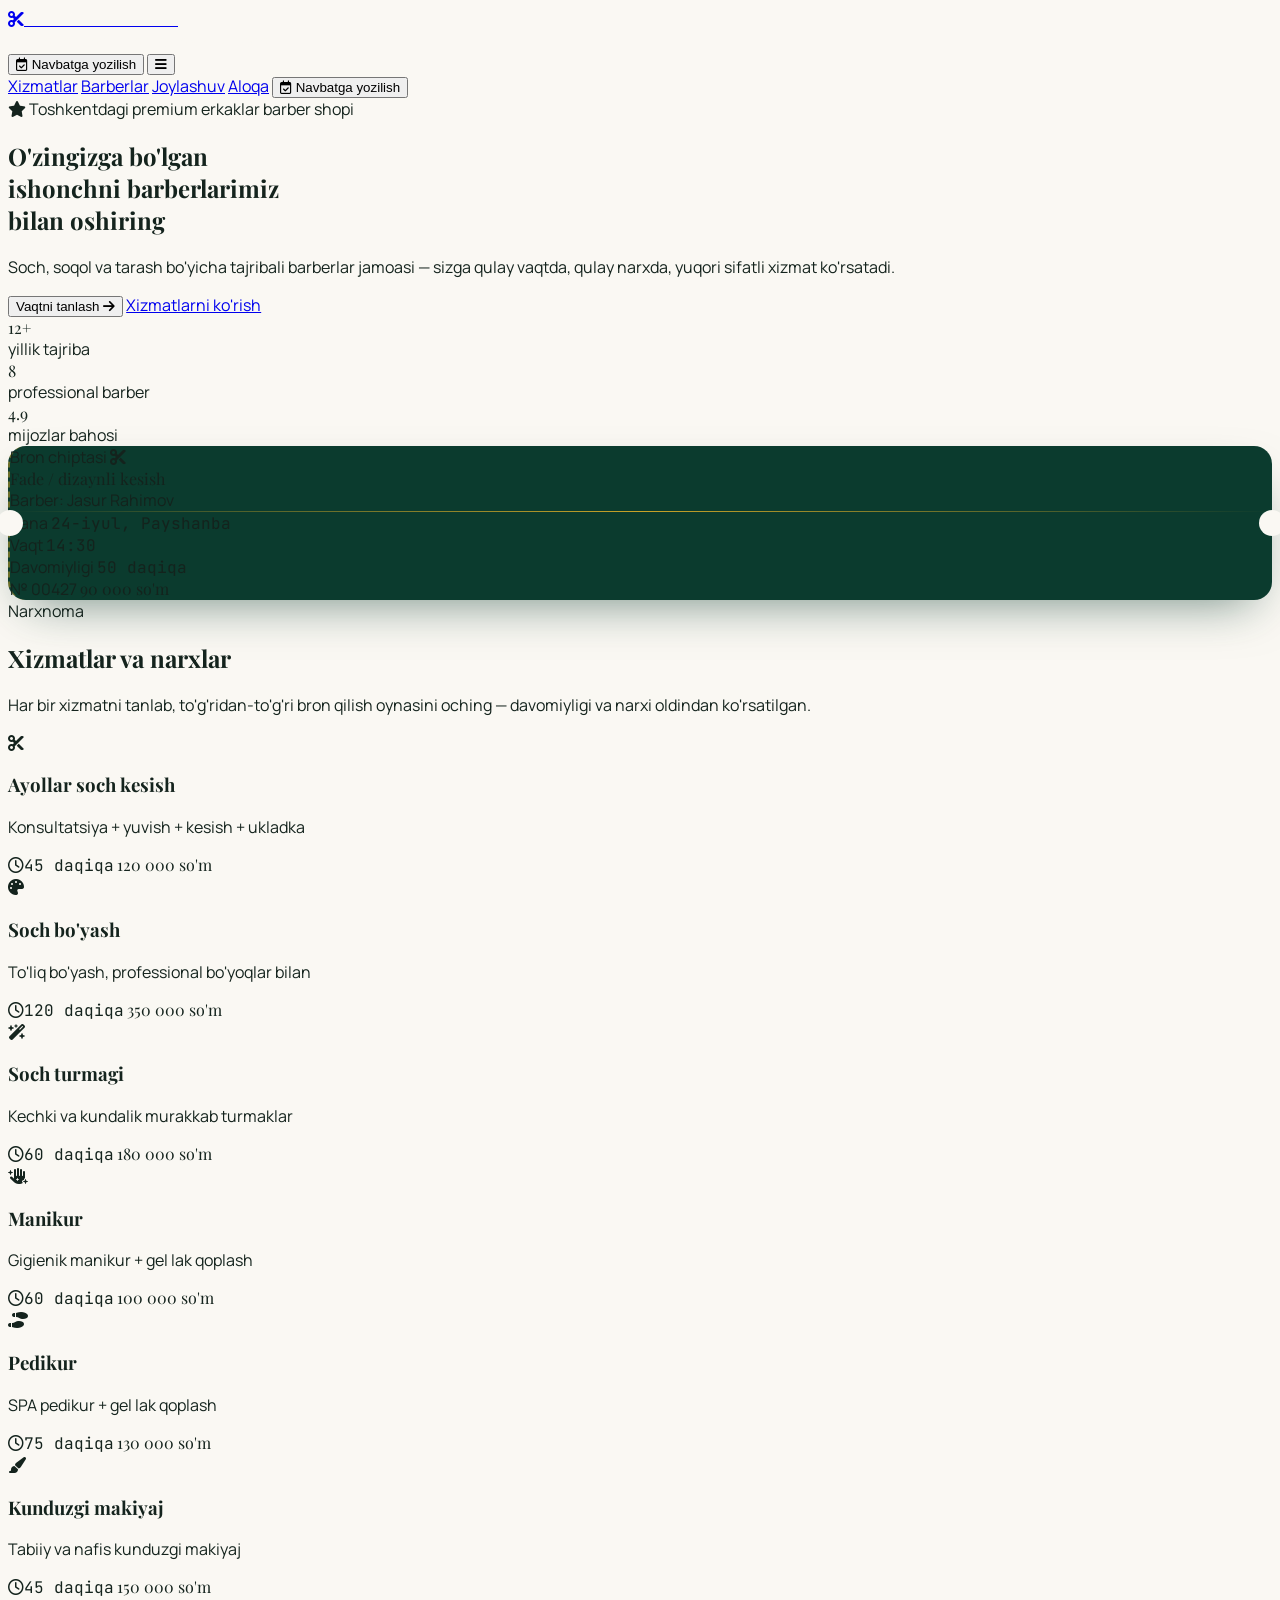
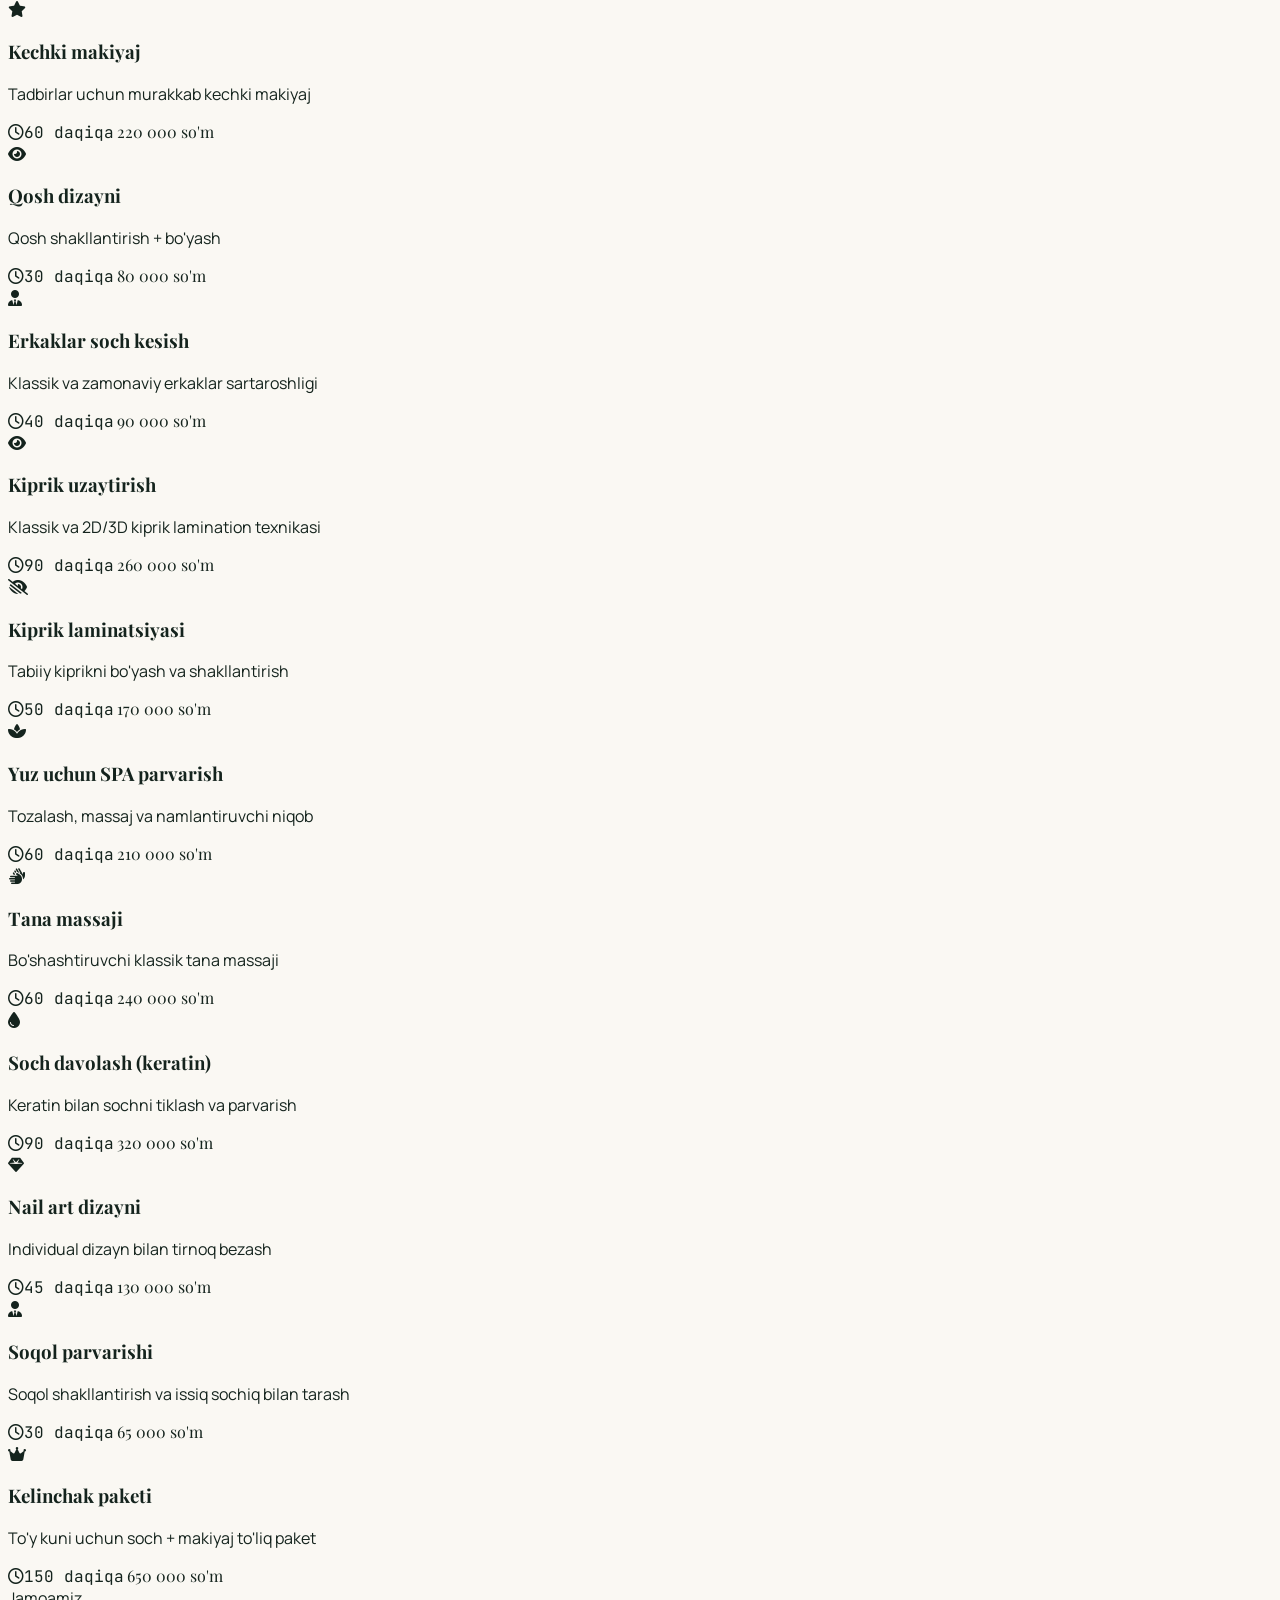
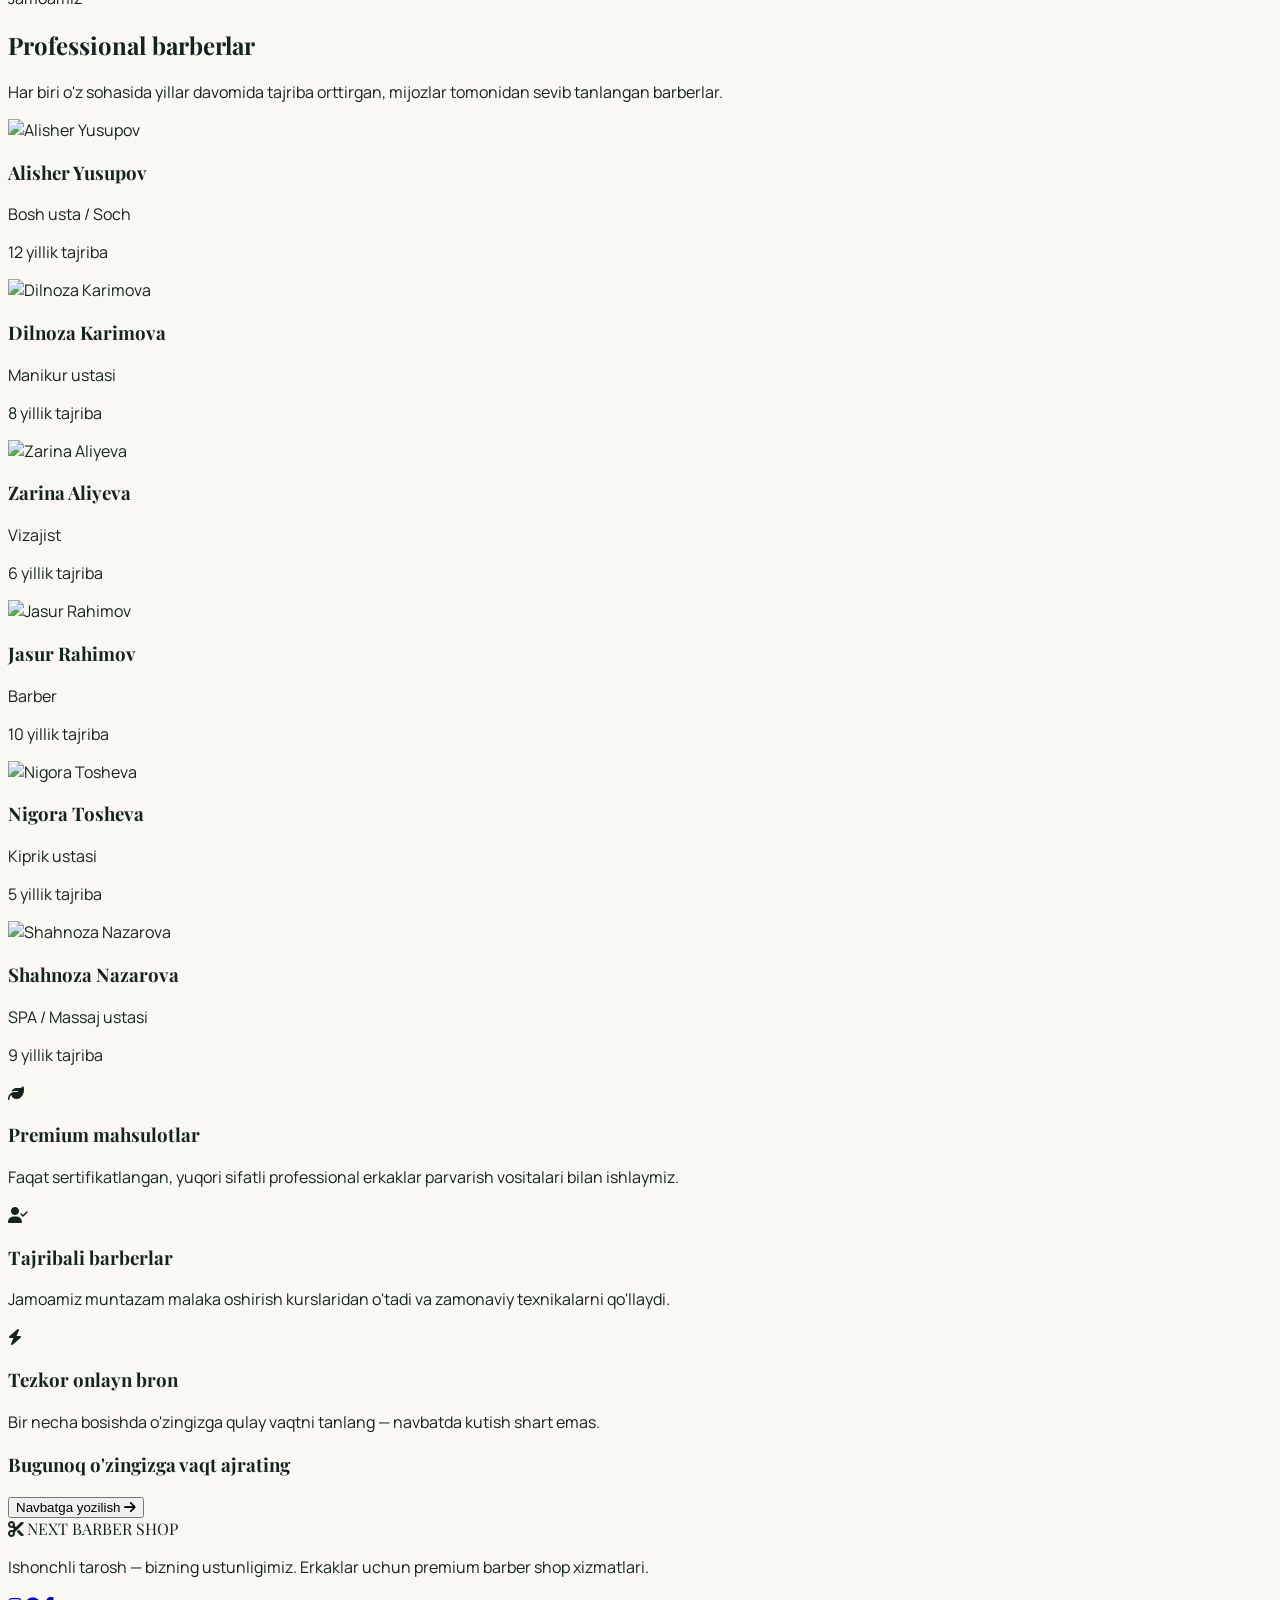
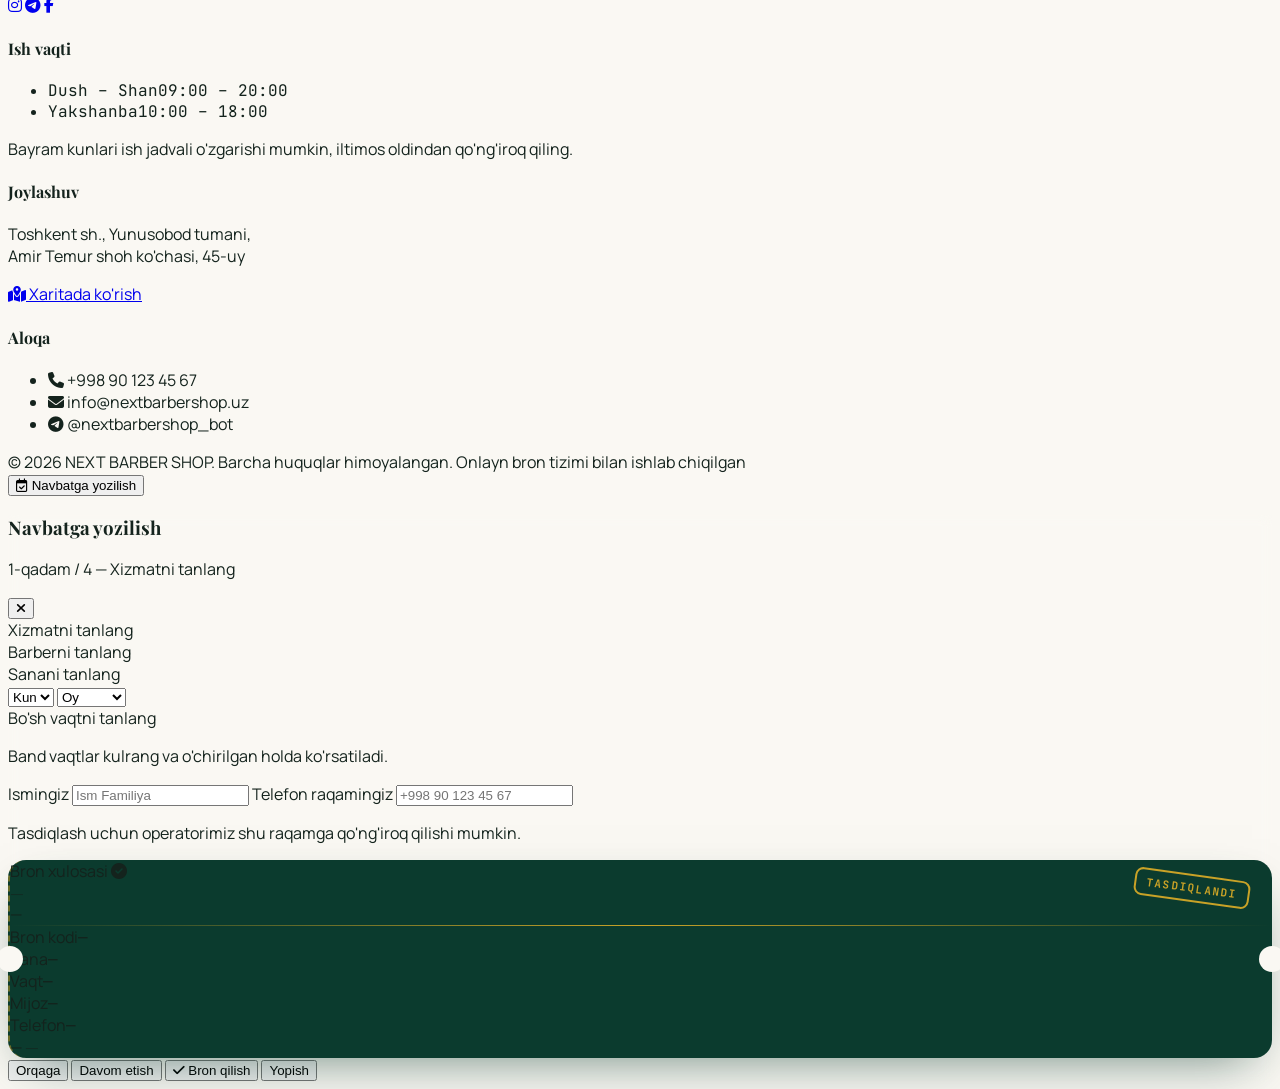
==== commit 617c5fbe: "Update index.html" ====
--- a/elegance-beauty-pro/index.html
+++ b/elegance-beauty-pro/index.html
@@ -121,7 +121,7 @@
           <i class="fa-solid fa-scissors text-gold-400"></i>
         </div>
         <div class="font-display text-2xl mb-1">Fade / dizaynli kesish</div>
-        <div class="text-cream/60 text-sm mb-6">Barber: Jasur Nomozov</div>
+        <div class="text-cream/60 text-sm mb-6">Barber: Jasur Rahimov</div>
         <div class="hairline mb-6"></div>
         <div class="flex justify-between text-sm mb-2">
           <span class="text-cream/60">Sana</span>
